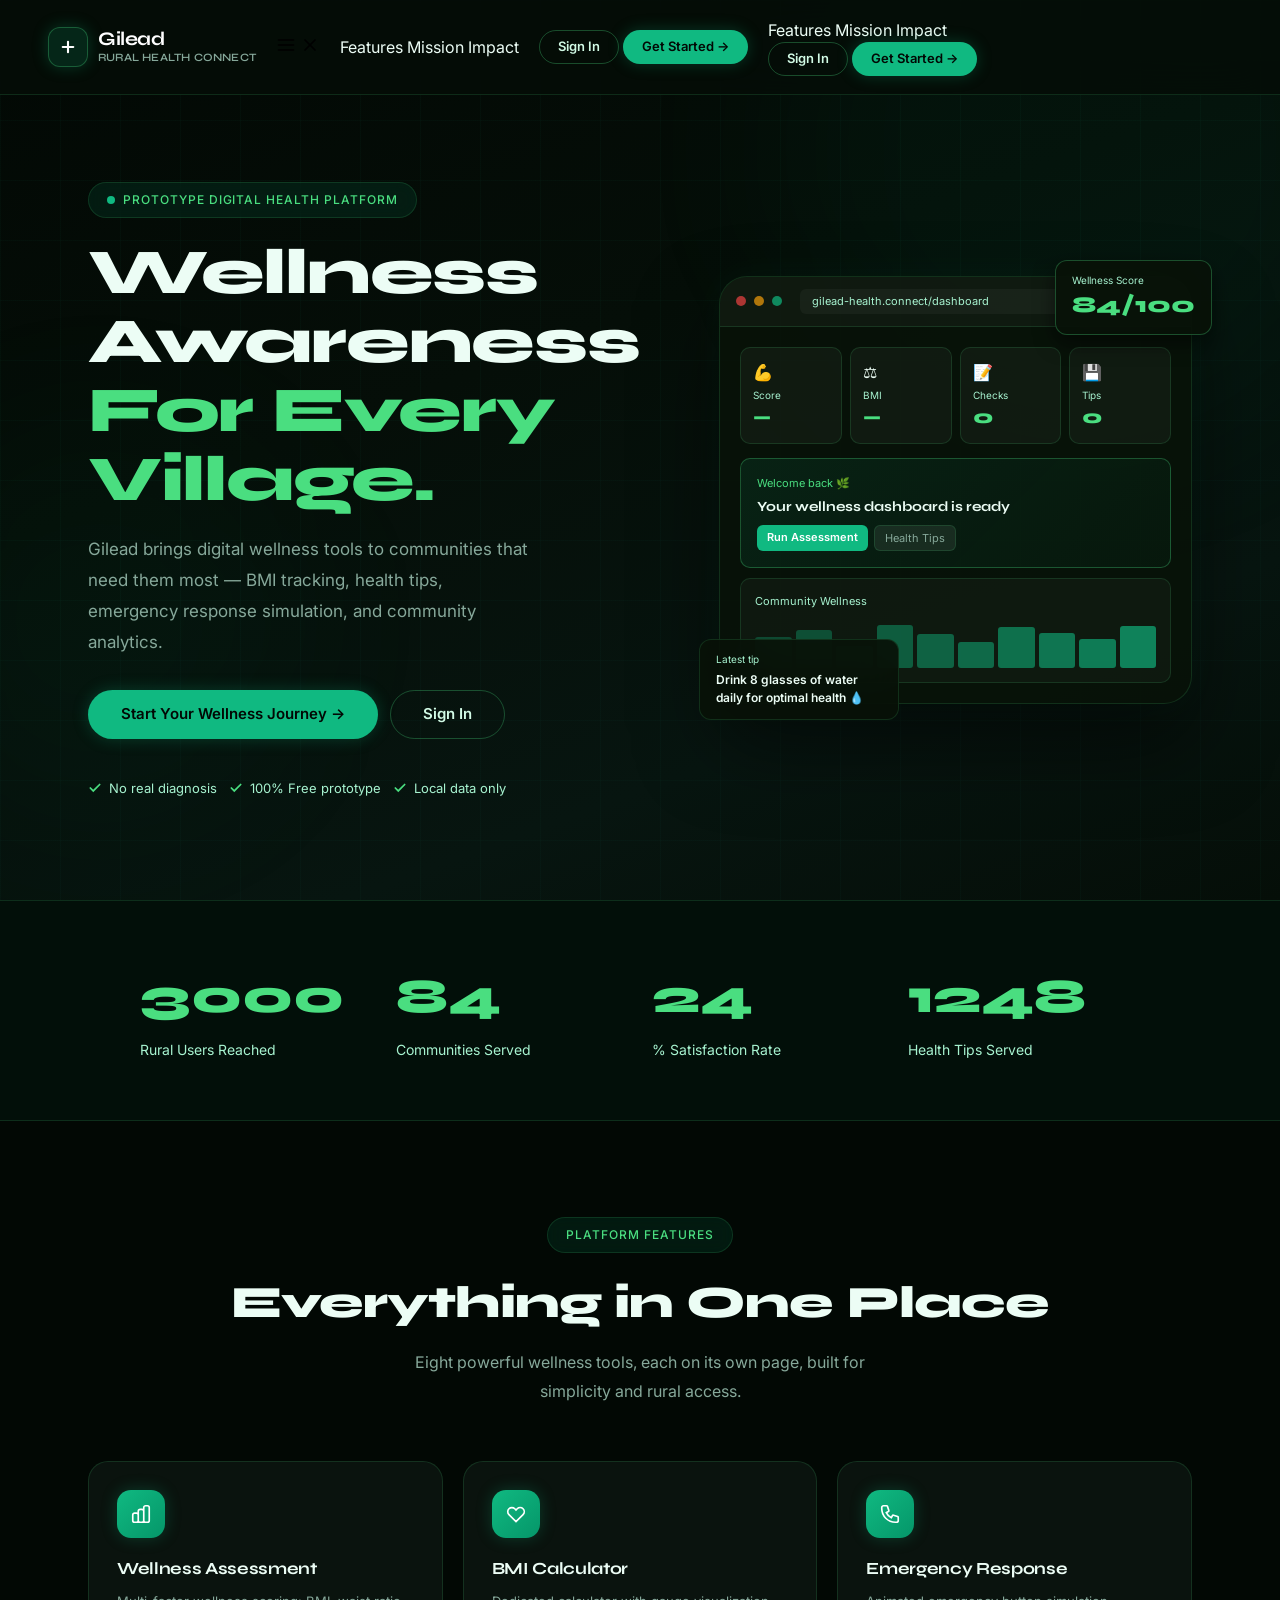
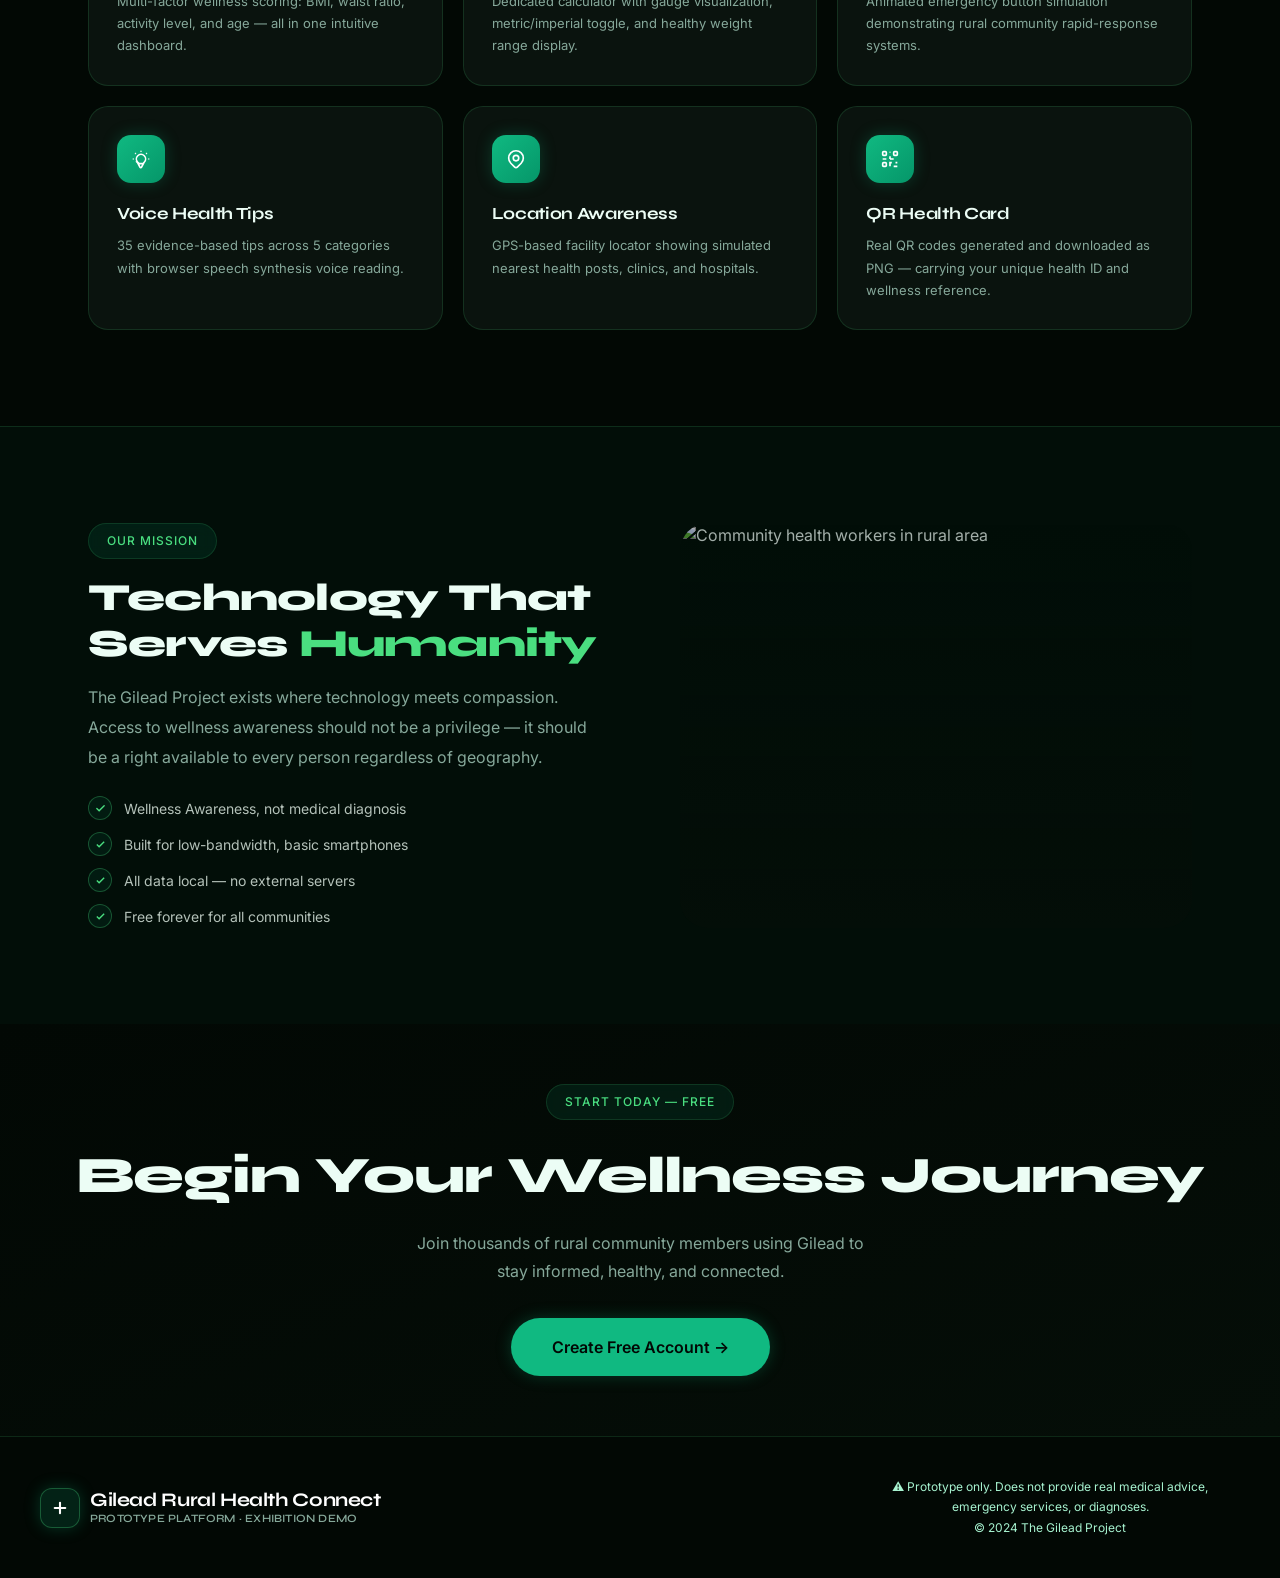
==== index.html @ dfc416c7 "Initial Commit:   css/main.css 	Initial Commit:   index.html 	Initial Commit:   js/shared.js 	Initia" ====
<!DOCTYPE html>
<html lang="en">
<head>
<meta charset="UTF-8"/>
<meta name="viewport" content="width=device-width, initial-scale=1.0"/>
<!-- PRIMARY SEO META TAGS (RESTORED & ENHANCED) -->
<title>Gilead Rural Health Connect — Wellness for Every Community</title>
<meta name="description" content="Gilead is a humanitarian digital wellness prototype bringing BMI tracking, health tips & community analytics to rural areas. Free, local-data first."/>
<meta name="keywords" content="rural health, wellness awareness, BMI calculator, health tips, emergency simulation, community health, Gilead project"/>
<meta name="author" content="Gilead Foundation"/>
<meta name="robots" content="index, follow"/>
<!-- OPEN GRAPH / SOCIAL MEDIA -->
<meta property="og:title" content="Gilead Rural Health Connect"/>
<meta property="og:description" content="Wellness awareness platform for every village — free prototype with local data storage."/>
<meta property="og:image" content="https://images.unsplash.com/photo-1559839734-2b71ea197ec2?w=1200&h=630&fit=crop"/>
<meta property="og:url" content="https://gilead-health.connect"/>
<meta property="og:type" content="website"/>
<meta property="og:site_name" content="Gilead Rural Health"/>
<!-- TWITTER CARD -->
<meta name="twitter:card" content="summary_large_image"/>
<meta name="twitter:title" content="Gilead Rural Health Connect"/>
<meta name="twitter:description" content="Digital wellness tools designed for rural communities."/>
<meta name="twitter:image" content="https://images.unsplash.com/photo-1559839734-2b71ea197ec2?w=1200&h=630&fit=crop"/>
<!-- FAVICON (KEPT) -->
<link rel="icon" type="image/svg+xml" href="data:image/svg+xml,<svg xmlns='http://www.w3.org/2000/svg' viewBox='0 0 40 40'><rect width='40' height='40' rx='10' fill='%23052e16'/><line x1='20' y1='8' x2='20' y2='32' stroke='%234ade80' stroke-width='3' stroke-linecap='round'/><line x1='8' y1='20' x2='32' y2='20' stroke='%234ade80' stroke-width='3' stroke-linecap='round'/></svg>"/>
<!-- TAILWIND & FONTS -->
<script src="https://cdn.tailwindcss.com"></script>
<link rel="preconnect" href="https://fonts.googleapis.com">
<link rel="preconnect" href="https://fonts.gstatic.com" crossorigin>
<link href="https://fonts.googleapis.com/css2?family=Inter:opsz@14..32&family=Syne:wght@400..800&display=swap" rel="stylesheet">
<!-- MAIN CSS -->
<link rel="stylesheet" href="css/main.css"/>
<style>
/* ====== CSS VARIABLES: Define all colors and spacing here ====== */
:root {
  --emerald: #10b981;
  --em-light: #4ade80;
  --em-dim: rgba(16,185,129,0.08);
  --em-glow: rgba(16,185,129,0.25);
  --bg: #020804;
  --surface: #0a130e;
  --border: rgba(74,222,128,0.15);
  --border2: rgba(74,222,128,0.3);
  --text: #ecfdf5;
  --text2: #d1fae5;
  --text3: #a7f3d0;
  --muted: #86a89a;
  --r-md: 12px;
  --r-lg: 20px;
  --r-xl: 28px;
  --shadow-md: 0 8px 20px rgba(0,0,0,0.5);
  --ease: cubic-bezier(0.4, 0, 0.2, 1);
}

/* ====== GLOBAL STYLES: Reset and base styles for all elements ====== */
* { 
  margin: 0; 
  padding: 0; 
  box-sizing: border-box; 
}

body {
  background: var(--bg);
  color: var(--text);
  font-family: 'Inter', system-ui, -apple-system, sans-serif;
  line-height: 1.5;
  -webkit-font-smoothing: antialiased;
  overflow-x: hidden;
}

/* ====== TYPOGRAPHY: Heading styles ====== */
h1, h2, h3, .logo-text-main, .logo-text-sub {
  font-family: 'Syne', sans-serif;
  letter-spacing: -0.02em;
}

/* ====== NAVIGATION & LOGO STYLES ====== */
.logo-mark {
  display: flex;
  align-items: center;
  gap: 10px;
  text-decoration: none;
}

.logo-icon {
  width: 40px;
  height: 40px;
  background: rgba(16,185,129,0.15);
  border-radius: 12px;
  display: flex;
  align-items: center;
  justify-content: center;
  border: 1px solid var(--border2);
}

.logo-text-main {
  font-weight: 700;
  font-size: 1.2rem;
  color: white;
  line-height: 1.2;
}

.logo-text-sub {
  font-size: 0.7rem;
  color: var(--muted);
  letter-spacing: 0.2px;
}

/* ====== BUTTON STYLES ====== */
.btn {
  display: inline-flex;
  align-items: center;
  justify-content: center;
  border-radius: 40px;
  font-weight: 600;
  transition: all 0.2s var(--ease);
  text-decoration: none;
  border: 1px solid transparent;
  cursor: pointer;
  white-space: nowrap;
}

.btn-sm { 
  padding: 6px 18px; 
  font-size: 13px; 
}

.btn-lg { 
  padding: 12px 32px; 
  font-size: 15px; 
}

/* Green emerald button - main CTA button */
.btn-em {
  background: var(--emerald);
  color: #020804;
  box-shadow: 0 0 16px var(--em-glow);
}

.btn-em:hover { 
  background: #059669; 
  transform: scale(1.02); 
}

/* Ghost button - secondary action */
.btn-ghost {
  background: transparent;
  border: 1px solid var(--border2);
  color: var(--text2);
}

.btn-ghost:hover { 
  background: rgba(16,185,129,0.1); 
  border-color: var(--em-light); 
}

/* ====== TAG/BADGE STYLES ====== */
.tag {
  background: rgba(16,185,129,0.1);
  border: 1px solid var(--border);
  border-radius: 40px;
  padding: 8px 18px;
  font-size: 12px;
  font-weight: 500;
  color: var(--em-light);
  display: inline-flex;
  align-items: center;
  gap: 8px;
  backdrop-filter: blur(8px);
}

/* ====== DECORATIVE ELEMENTS ====== */
.orb {
  position: absolute;
  border-radius: 50%;
  filter: blur(80px);
  z-index: 0;
  pointer-events: none;
}

/* ====== ANIMATIONS ====== */
.fade-up {
  opacity: 0;
  transform: translateY(14px);
  animation: fadeUp 0.5s var(--ease) forwards;
}

/* Animation delay helpers */
.d1 { animation-delay: 0.1s; }
.d2 { animation-delay: 0.2s; }
.d3 { animation-delay: 0.3s; }
.d4 { animation-delay: 0.4s; }

@keyframes fadeUp { 
  to { 
    opacity: 1; 
    transform: translateY(0); 
  } 
}

/* Pulsing dot animation */
@keyframes pulse-dot {
  0%,100% { opacity: 1; transform: scale(1); }
  50% { opacity: 0.5; transform: scale(1.3); }
}

/* ====== NAVIGATION BAR ====== */
.nav { 
  position: fixed; 
  top: 0; 
  left: 0; 
  right: 0; 
  z-index: 1000; 
  padding: 18px 24px; /* Reduced padding for mobile */
  display: flex; 
  align-items: center; 
  gap: 20px; 
  background: rgba(5,14,8,.85); 
  backdrop-filter: blur(20px); 
  border-bottom: 1px solid var(--border);
}

/* Desktop nav padding adjustment */
@media (min-width: 768px) {
  .nav {
    padding: 18px 48px;
  }
}

/* ====== HERO SECTION ====== */
.hero { 
  min-height: 100vh; 
  display: flex; 
  align-items: center; 
  background: linear-gradient(160deg,#020804 0%,#050e08 40%,#071510 75%,#050e08 100%); 
  position: relative; 
  overflow: hidden; 
  padding-top: 80px;
}

/* Background grid pattern */
.grid-bg { 
  position: absolute; 
  inset: 0; 
  background-image: linear-gradient(rgba(16,185,129,.03) 1px,transparent 1px), linear-gradient(90deg,rgba(16,185,129,.03) 1px,transparent 1px); 
  background-size: 60px 60px; 
}

/* Hero content container - 2 column on desktop, 1 on mobile */
.hero-content { 
  max-width: 1200px; 
  margin: 0 auto; 
  padding: 40px 20px; /* Mobile padding */
  width: 100%; 
  display: grid; 
  grid-template-columns: 1fr; /* Single column on mobile */
  gap: 40px; 
  align-items: center; 
}

/* Desktop hero layout */
@media (min-width: 1024px) {
  .hero-content {
    grid-template-columns: 1fr 1fr;
    gap: 80px;
    padding: 80px 48px;
  }
}

/* ====== SECTION STYLES ====== */
.section { 
  padding: 60px 20px; /* Mobile padding */
  max-width: 1200px; 
  margin: 0 auto; 
}

/* Desktop section padding */
@media (min-width: 768px) {
  .section {
    padding: 96px 48px;
  }
}

/* ====== FEATURE GRID ====== */
.feature-grid { 
  display: grid; 
  grid-template-columns: 1fr; /* Single column on mobile */
  gap: 20px; 
}

/* Tablet: 2 columns */
@media (min-width: 640px) {
  .feature-grid {
    grid-template-columns: repeat(2, 1fr);
  }
}

/* Desktop: 3 columns */
@media (min-width: 1024px) {
  .feature-grid {
    grid-template-columns: repeat(3, 1fr);
  }
}

/* ====== FEATURE CARD ====== */
.feature-card { 
  padding: 28px; 
  border-radius: var(--r-lg); 
  background: var(--surface); 
  border: 1px solid var(--border); 
  transition: all .25s var(--ease); 
}

.feature-card:hover { 
  border-color: var(--border2); 
  transform: translateY(-5px); 
  box-shadow: 0 20px 40px rgba(0,0,0,.3); 
}

/* Feature icon gradient box */
.feature-icon-wrap { 
  width: 48px; 
  height: 48px; 
  border-radius: 14px; 
  background: linear-gradient(135deg,var(--emerald),#059669); 
  display: flex; 
  align-items: center; 
  justify-content: center; 
  margin-bottom: 18px; 
  box-shadow: 0 0 16px var(--em-glow); 
}

/* ====== RESPONSIVE TEXT SIZING ====== */
/* Smaller text on mobile, grows on larger screens */
@media (max-width: 640px) {
  .btn-sm { 
    padding: 5px 12px; 
    font-size: 12px; 
  }
  
  .btn-lg { 
    padding: 10px 24px; 
    font-size: 14px; 
  }
  
  .tag { 
    font-size: 11px; 
    padding: 6px 12px; 
  }
  
  .counter { 
    font-size: 2.4rem !important; 
  }
  
  .logo-text-main { 
    font-size: 1rem; 
  }
  
  .logo-text-sub { 
    font-size: 0.6rem; 
  }
  
  .logo-icon { 
    width: 32px; 
    height: 32px; 
  }
}

/* Extra small screens */
@media (max-width: 400px) {
  .nav {
    padding: 12px 16px;
  }
  
  .hero h1 { 
    font-size: 2.2rem !important;
  }
}

/* ====== IMPACT SECTION RESPONSIVE ====== */
.impact-grid {
  display: grid;
  grid-template-columns: 1fr;
  gap: 24px;
}

@media (min-width: 640px) {
  .impact-grid {
    grid-template-columns: repeat(2, 1fr);
  }
}

@media (min-width: 1024px) {
  .impact-grid {
    grid-template-columns: repeat(4, 1fr);
  }
}

/* ====== MISSION SECTION RESPONSIVE ====== */
.mission-grid {
  display: grid;
  grid-template-columns: 1fr;
  gap: 40px;
}

@media (min-width: 1024px) {
  .mission-grid {
    grid-template-columns: 1fr 1fr;
    gap: 80px;
  }
}
</style>
</head>
<body>
<!-- Toast notifications container -->
<div id="toasts"></div>

<!-- ====== NAVIGATION BAR ====== -->
<nav class="nav">
  <!-- Logo: clickable link back to home -->
  <a href="index.html" class="logo-mark flex-shrink-0">
    <div class="logo-icon">
      <!-- Plus/medical cross icon -->
      <svg width="18" height="18" viewBox="0 0 24 24" fill="none" stroke="#fff" stroke-width="2.8" stroke-linecap="round">
        <line x1="12" y1="5" x2="12" y2="19"/>
        <line x1="5" y1="12" x2="19" y2="12"/>
      </svg>
    </div>
    <div>
      <div class="logo-text-main">Gilead</div>
      <div class="logo-text-sub">Rural Health Connect</div>
    </div>
  </a>

  <!-- Mobile menu toggle button: only visible on small screens -->
  <button 
    id="mobile-menu-btn" 
    class="lg:hidden flex items-center justify-center w-10 h-10 rounded-lg border border-emerald-500 border-opacity-30 text-emerald-400 ml-auto" 
    onclick="toggleMobileMenu()"
    aria-label="Toggle mobile menu"
  >
    <!-- Hamburger menu icon -->
    <svg 
      id="menu-icon" 
      width="20" 
      height="20" 
      viewBox="0 0 24 24" 
      fill="none" 
      stroke="currentColor" 
      stroke-width="2" 
      stroke-linecap="round"
    >
      <line x1="3" y1="6" x2="21" y2="6"></line>
      <line x1="3" y1="12" x2="21" y2="12"></line>
      <line x1="3" y1="18" x2="21" y2="18"></line>
    </svg>
    <!-- Close (X) icon - hidden by default -->
    <svg 
      id="close-icon" 
      width="20" 
      height="20" 
      viewBox="0 0 24 24" 
      fill="none" 
      stroke="currentColor" 
      stroke-width="2" 
      stroke-linecap="round" 
      class="hidden"
    >
      <line x1="18" y1="6" x2="6" y2="18"></line>
      <line x1="6" y1="6" x2="18" y2="18"></line>
    </svg>
  </button>

  <!-- Desktop menu: visible only on large screens (lg: = 1024px+) -->
  <div class="hidden lg:flex flex-1 items-center justify-center gap-8">
    <a href="#features" class="text-sm text-gray-500 font-medium transition-colors hover:text-gray-100">Features</a>
    <a href="#mission" class="text-sm text-gray-500 font-medium transition-colors hover:text-gray-100">Mission</a>
    <a href="#impact" class="text-sm text-gray-500 font-medium transition-colors hover:text-gray-100">Impact</a>
  </div>

  <!-- Desktop buttons: only visible on large screens -->
  <div class="hidden lg:flex items-center gap-2.5 flex-shrink-0">
    <a href="pages/login.html" class="btn btn-ghost btn-sm">Sign In</a>
    <a href="pages/register.html" class="btn btn-em btn-sm">Get Started →</a>
  </div>

  <!-- Mobile menu dropdown: appears when hamburger is clicked, hidden on large screens -->
  <div 
    id="mobile-menu" 
    class="hidden absolute top-full left-0 right-0 bg-emerald-950 bg-opacity-95 border-b border-emerald-500 border-opacity-15 backdrop-blur-xl lg:hidden w-full"
  >
    <div class="flex flex-col gap-4 p-6">
      <!-- Mobile menu links: close menu when clicked -->
      <a 
        href="#features" 
        class="text-sm text-emerald-200 font-medium transition-colors hover:text-emerald-100" 
        onclick="toggleMobileMenu()"
      >
        Features
      </a>
      <a 
        href="#mission" 
        class="text-sm text-emerald-200 font-medium transition-colors hover:text-emerald-100" 
        onclick="toggleMobileMenu()"
      >
        Mission
      </a>
      <a 
        href="#impact" 
        class="text-sm text-emerald-200 font-medium transition-colors hover:text-emerald-100" 
        onclick="toggleMobileMenu()"
      >
        Impact
      </a>
      <!-- Divider line -->
      <div class="h-px bg-emerald-500 bg-opacity-20 my-2"></div>
      <!-- Mobile menu buttons -->
      <a href="pages/login.html" class="btn btn-ghost btn-sm text-center w-full">Sign In</a>
      <a href="pages/register.html" class="btn btn-em btn-sm text-center w-full">Get Started →</a>
    </div>
  </div>
</nav>

<!-- ====== JAVASCRIPT: Mobile menu toggle function ====== -->
<script>
/**
 * toggleMobileMenu() - Show/hide mobile navigation menu
 * Switches visibility of menu and icon state
 */
function toggleMobileMenu() {
  const menu = document.getElementById('mobile-menu');
  const menuIcon = document.getElementById('menu-icon');
  const closeIcon = document.getElementById('close-icon');
  
  // Toggle 'hidden' class to show/hide menu
  menu.classList.toggle('hidden');
  // Toggle icons (hamburger <-> close)
  menuIcon.classList.toggle('hidden');
  closeIcon.classList.toggle('hidden');
}
</script>

<!-- ====== HERO SECTION: Main landing page banner ====== -->
<section class="hero">
  <!-- Decorative background grid -->
  <div class="grid-bg"></div>
  
  <!-- Decorative orb elements: blurred gradient circles for visual appeal -->
  <div class="orb" style="width:600px;height:600px;background:rgba(16,185,129,.04);top:-150px;right:-100px"></div>
  <div class="orb" style="width:400px;height:400px;background:rgba(16,185,129,.03);bottom:80px;left:-100px;animation-delay:6s"></div>

  <!-- Hero content: left (text) & right (dashboard preview) on desktop, stacked on mobile -->
  <div class="hero-content">
    <!-- Left column: headline, description, CTA buttons -->
    <div>
      <!-- Tag badge showing platform status -->
      <div class="tag fade-up" style="margin-bottom:20px">
        <span style="width:8px;height:8px;border-radius:50%;background:var(--emerald);animation:pulse-dot 2s infinite"></span>
        Prototype Digital Health Platform
      </div>
      
      <!-- Main headline: responsive sizing with clamp() for fluid typography -->
      <h1 
        class="fade-up d1" 
        style="font-family:'Syne',sans-serif;font-size:clamp(2rem,5vw,4.4rem);font-weight:800;line-height:1.08;margin-bottom:20px"
      >
        Wellness Awareness<br/>
        <span style="color:var(--em-light)">For Every Village.</span>
      </h1>
      
      <!-- Subheadline description -->
      <p 
        class="fade-up d2" 
        style="color:var(--muted);font-size:clamp(14px,2vw,17px);line-height:1.82;margin-bottom:32px;max-width:440px"
      >
        Gilead brings digital wellness tools to communities that need them most — BMI tracking, health tips, emergency response simulation, and community analytics.
      </p>
      
      <!-- CTA buttons: flex-wrap for mobile responsiveness -->
      <div class="fade-up d3" style="display:flex;flex-wrap:wrap;gap:12px;margin-bottom:40px">
        <a href="pages/register.html" class="btn btn-em btn-lg w-full sm:w-auto text-center">Start Your Wellness Journey →</a>
        <a href="pages/login.html" class="btn btn-ghost btn-lg w-full sm:w-auto text-center">Sign In</a>
      </div>
      
      <!-- Trust badges: features/highlights -->
      <div class="fade-up d4" style="display:flex;flex-wrap:wrap;gap:12px;sm:gap-18px">
        <div style="display:flex;align-items:center;gap:7px;font-size:13px;color:var(--text3)">
          <svg width="14" height="14" viewBox="0 0 24 24" fill="none" stroke="var(--em-light)" stroke-width="3" stroke-linecap="round"><polyline points="20 6 9 17 4 12"/></svg>
          No real diagnosis
        </div>
        <div style="display:flex;align-items:center;gap:7px;font-size:13px;color:var(--text3)">
          <svg width="14" height="14" viewBox="0 0 24 24" fill="none" stroke="var(--em-light)" stroke-width="3" stroke-linecap="round"><polyline points="20 6 9 17 4 12"/></svg>
          100% Free prototype
        </div>
        <div style="display:flex;align-items:center;gap:7px;font-size:13px;color:var(--text3)">
          <svg width="14" height="14" viewBox="0 0 24 24" fill="none" stroke="var(--em-light)" stroke-width="3" stroke-linecap="round"><polyline points="20 6 9 17 4 12"/></svg>
          Local data only
        </div>
      </div>
    </div>

    <!-- Right column: Dashboard mockup (hidden on mobile, shown on lg screens) -->
    <div class="fade-up d2 hidden lg:block" style="position:relative">
      <!-- Dashboard card container -->
      <div style="background:rgba(8,18,8,.9);border:1px solid var(--border);border-radius:var(--r-xl);overflow:hidden;box-shadow:0 40px 80px rgba(0,0,0,.5),0 0 40px rgba(16,185,129,.06)">
        <!-- Browser chrome mockup -->
        <div style="background:rgba(255,255,255,.03);border-bottom:1px solid var(--border);padding:12px 16px;display:flex;align-items:center;gap:8px">
          <!-- Browser window buttons -->
          <div style="width:10px;height:10px;border-radius:50%;background:#ef4444;opacity:.7"></div>
          <div style="width:10px;height:10px;border-radius:50%;background:#f59e0b;opacity:.7"></div>
          <div style="width:10px;height:10px;border-radius:50%;background:#10b981;opacity:.7"></div>
          <!-- URL bar -->
          <div style="flex:1;background:rgba(255,255,255,.04);border-radius:6px;padding:4px 12px;font-size:11px;color:var(--text3);margin-left:10px">gilead-health.connect/dashboard</div>
        </div>
        
        <!-- Dashboard content -->
        <div style="padding:20px">
          <!-- Stats grid: 4 cards -->
          <div style="display:grid;grid-template-columns:repeat(4,1fr);gap:8px;margin-bottom:14px">
            <!-- Score card -->
            <div style="background:rgba(255,255,255,.04);border:1px solid var(--border);border-radius:10px;padding:12px">
              <div style="font-size:16px;margin-bottom:4px">💪</div>
              <div style="font-size:10px;color:var(--text3)">Score</div>
              <div style="font-family:'Syne',sans-serif;font-size:1.2rem;font-weight:800;color:var(--em-light)">—</div>
            </div>
            <!-- BMI card -->
            <div style="background:rgba(255,255,255,.04);border:1px solid var(--border);border-radius:10px;padding:12px">
              <div style="font-size:16px;margin-bottom:4px">⚖️</div>
              <div style="font-size:10px;color:var(--text3)">BMI</div>
              <div style="font-family:'Syne',sans-serif;font-size:1.2rem;font-weight:800;color:var(--em-light)">—</div>
            </div>
            <!-- Checks card -->
            <div style="background:rgba(255,255,255,.04);border:1px solid var(--border);border-radius:10px;padding:12px">
              <div style="font-size:16px;margin-bottom:4px">📝</div>
              <div style="font-size:10px;color:var(--text3)">Checks</div>
              <div style="font-family:'Syne',sans-serif;font-size:1.2rem;font-weight:800;color:var(--em-light)">0</div>
            </div>
            <!-- Tips card -->
            <div style="background:rgba(255,255,255,.04);border:1px solid var(--border);border-radius:10px;padding:12px">
              <div style="font-size:16px;margin-bottom:4px">💾</div>
              <div style="font-size:10px;color:var(--text3)">Tips</div>
              <div style="font-family:'Syne',sans-serif;font-size:1.2rem;font-weight:800;color:var(--em-light)">0</div>
            </div>
          </div>
          
          <!-- Welcome banner with CTA -->
          <div style="background:linear-gradient(135deg,rgba(16,185,129,.1),rgba(16,185,129,.04));border:1px solid var(--border2);border-radius:10px;padding:16px;margin-bottom:10px">
            <div style="font-size:11px;color:var(--em-light);margin-bottom:4px">Welcome back 🌿</div>
            <div style="font-family:'Syne',sans-serif;font-weight:700;font-size:14px;margin-bottom:8px">Your wellness dashboard is ready</div>
            <div style="display:flex;gap:6px">
              <div style="background:var(--emerald);color:#fff;padding:4px 10px;border-radius:6px;font-size:11px;font-weight:600">Run Assessment</div>
              <div style="background:rgba(255,255,255,.07);border:1px solid var(--border);padding:4px 10px;border-radius:6px;font-size:11px;color:var(--muted)">Health Tips</div>
            </div>
          </div>
          
          <!-- Community wellness chart (bar graph) -->
          <div style="background:rgba(255,255,255,.03);border:1px solid var(--border);border-radius:10px;padding:14px">
            <div style="font-size:11px;color:var(--text3);margin-bottom:10px">Community Wellness</div>
            <div style="display:flex;align-items:flex-end;gap:4px;height:48px">
              <div style="flex:1;background:rgba(16,185,129,0.3);border-radius:3px;height:65%;"></div>
              <div style="flex:1;background:rgba(16,185,129,0.34);border-radius:3px;height:80%;"></div>
              <div style="flex:1;background:rgba(16,185,129,0.38);border-radius:3px;height:45%;"></div>
              <div style="flex:1;background:rgba(16,185,129,0.42);border-radius:3px;height:90%;"></div>
              <div style="flex:1;background:rgba(16,185,129,0.46);border-radius:3px;height:70%;"></div>
              <div style="flex:1;background:rgba(16,185,129,0.5);border-radius:3px;height:55%;"></div>
              <div style="flex:1;background:rgba(16,185,129,0.54);border-radius:3px;height:85%;"></div>
              <div style="flex:1;background:rgba(16,185,129,0.58);border-radius:3px;height:72%;"></div>
              <div style="flex:1;background:rgba(16,185,129,0.62);border-radius:3px;height:60%;"></div>
              <div style="flex:1;background:rgba(16,185,129,0.66);border-radius:3px;height:88%;"></div>
            </div>
          </div>
        </div>
      </div>

      <!-- Floating badges around dashboard -->
      <!-- Wellness score badge - top right -->
      <div style="position:absolute;top:-16px;right:-20px;background:rgba(8,18,8,.92);border:1px solid var(--border2);border-radius:var(--r-md);padding:12px 16px;box-shadow:var(--shadow-md);backdrop-filter:blur(20px)">
        <div style="font-size:10px;color:var(--text3)">Wellness Score</div>
        <div style="font-family:'Syne',sans-serif;font-weight:800;font-size:1.4rem;color:var(--em-light)">84/100</div>
      </div>
      
      <!-- Health tip badge - bottom left -->
      <div style="position:absolute;bottom:-16px;left:-20px;background:rgba(8,18,8,.92);border:1px solid var(--border);border-radius:var(--r-md);padding:12px 16px;max-width:200px;backdrop-filter:blur(20px)">
        <div style="font-size:10px;color:var(--text3);margin-bottom:4px">Latest tip</div>
        <div style="font-size:12px;font-weight:600;line-height:1.5">Drink 8 glasses of water daily for optimal health 💧</div>
      </div>
    </div>
  </div>
</section>

<!-- ====== IMPACT METRICS SECTION ====== -->
<section 
  id="impact" 
  style="background:rgba(16,185,129,.04);border-top:1px solid var(--border);border-bottom:1px solid var(--border);padding:60px 20px;sm:padding:60px 48px"
>
  <div style="max-width:1000px;margin:0 auto">
    <!-- Impact metrics grid: 1 col on mobile, 2 on tablet, 4 on desktop -->
    <div class="impact-grid text-center">
      <!-- Users reached -->
      <div class="fade-up">
        <div class="counter" style="font-family:'Syne',sans-serif;font-size:clamp(2rem,5vw,3rem);font-weight:800;color:var(--em-light)" data-target="12500">0</div>
        <div style="color:var(--text3);font-size:14px;margin-top:6px">Rural Users Reached</div>
      </div>
      
      <!-- Communities served -->
      <div class="fade-up d1">
        <div class="counter" style="font-family:'Syne',sans-serif;font-size:clamp(2rem,5vw,3rem);font-weight:800;color:var(--em-light)" data-target="340">0</div>
        <div style="color:var(--text3);font-size:14px;margin-top:6px">Communities Served</div>
      </div>
      
      <!-- Satisfaction rate -->
      <div class="fade-up d2">
        <div class="counter" style="font-family:'Syne',sans-serif;font-size:clamp(2rem,5vw,3rem);font-weight:800;color:var(--em-light)" data-target="98">0</div>
        <div style="color:var(--text3);font-size:14px;margin-top:6px">% Satisfaction Rate</div>
      </div>
      
      <!-- Health tips served -->
      <div class="fade-up d3">
        <div class="counter" style="font-family:'Syne',sans-serif;font-size:clamp(2rem,5vw,3rem);font-weight:800;color:var(--em-light)" data-target="5200">0</div>
        <div style="color:var(--text3);font-size:14px;margin-top:6px">Health Tips Served</div>
      </div>
    </div>
  </div>
</section>

<!-- ====== FEATURES SECTION ====== -->
<section id="features">
  <div class="section">
    <!-- Section header -->
    <div style="text-align:center;margin-bottom:56px">
      <div class="tag fade-up" style="display:inline-flex;margin-bottom:16px">Platform Features</div>
      <h2 
        class="fade-up d1" 
        style="font-family:'Syne',sans-serif;font-size:clamp(2rem,3.5vw,3rem);font-weight:800;margin-bottom:12px"
      >
        Everything in One Place
      </h2>
      <p 
        class="fade-up d2" 
        style="color:var(--muted);font-size:16px;max-width:460px;margin:0 auto;line-height:1.78"
      >
        Eight powerful wellness tools, each on its own page, built for simplicity and rural access.
      </p>
    </div>
    
    <!-- Feature cards grid: responsive columns -->
    <div class="feature-grid">
      <!-- Feature 1: Wellness Assessment -->
      <div class="feature-card fade-up" style="animation-delay:0.0s">
        <div class="feature-icon-wrap">
          <svg width="22" height="22" viewBox="0 0 24 24" fill="none" stroke="white" stroke-width="1.8" stroke-linecap="round" stroke-linejoin="round">
            <path d="M9 19v-6a2 2 0 00-2-2H5a2 2 0 00-2 2v6a2 2 0 002 2h2a2 2 0 002-2zm0 0V9a2 2 0 012-2h2a2 2 0 012 2v10m-6 0a2 2 0 002 2h2a2 2 0 002-2m0 0V5a2 2 0 012-2h2a2 2 0 012 2v14a2 2 0 01-2 2h-2a2 2 0 01-2-2z"/>
          </svg>
        </div>
        <h3 style="font-family:'Syne',sans-serif;font-weight:700;font-size:17px;margin-bottom:8px">Wellness Assessment</h3>
        <p style="color:var(--muted);font-size:13px;line-height:1.72">Multi-factor wellness scoring: BMI, waist ratio, activity level, and age — all in one intuitive dashboard.</p>
      </div>

      <!-- Feature 2: BMI Calculator -->
      <div class="feature-card fade-up" style="animation-delay:0.08s">
        <div class="feature-icon-wrap">
          <svg width="22" height="22" viewBox="0 0 24 24" fill="none" stroke="white" stroke-width="1.8">
            <path d="M4.318 6.318a4.5 4.5 0 000 6.364L12 20.364l7.682-7.682a4.5 4.5 0 00-6.364-6.364L12 7.636l-1.318-1.318a4.5 4.5 0 00-6.364 0z"/>
          </svg>
        </div>
        <h3 style="font-family:'Syne',sans-serif;font-weight:700;font-size:17px;margin-bottom:8px">BMI Calculator</h3>
        <p style="color:var(--muted);font-size:13px;line-height:1.72">Dedicated calculator with gauge visualization, metric/imperial toggle, and healthy weight range display.</p>
      </div>

      <!-- Feature 3: Emergency Response -->
      <div class="feature-card fade-up" style="animation-delay:0.16s">
        <div class="feature-icon-wrap">
          <svg width="22" height="22" viewBox="0 0 24 24" fill="none" stroke="white" stroke-width="1.8">
            <path d="M3 5a2 2 0 012-2h3.28a1 1 0 01.948.684l1.498 4.493a1 1 0 01-.502 1.21l-2.257 1.13a11.042 11.042 0 005.516 5.516l1.13-2.257a1 1 0 011.21-.502l4.493 1.498a1 1 0 01.684.949V19a2 2 0 01-2 2h-1C9.716 21 3 14.284 3 6V5z"/>
          </svg>
        </div>
        <h3 style="font-family:'Syne',sans-serif;font-weight:700;font-size:17px;margin-bottom:8px">Emergency Response</h3>
        <p style="color:var(--muted);font-size:13px;line-height:1.72">Animated emergency button simulation demonstrating rural community rapid-response systems.</p>
      </div>

      <!-- Feature 4: Voice Health Tips -->
      <div class="feature-card fade-up" style="animation-delay:0.24s">
        <div class="feature-icon-wrap">
          <svg width="22" height="22" viewBox="0 0 24 24" fill="none" stroke="white" stroke-width="1.8">
            <path d="M9.663 17h4.673M12 3v1m6.364 1.636l-.707.707M21 12h-1M4 12H3m3.343-5.657l-.707-.707m2.828 9.9a5 5 0 117.072 0l-.347.347-2.571 4.97a1 1 0 01-1.79 0l-2.571-4.97-.347-.347z"/>
          </svg>
        </div>
        <h3 style="font-family:'Syne',sans-serif;font-weight:700;font-size:17px;margin-bottom:8px">Voice Health Tips</h3>
        <p style="color:var(--muted);font-size:13px;line-height:1.72">35 evidence-based tips across 5 categories with browser speech synthesis voice reading.</p>
      </div>

      <!-- Feature 5: Location Awareness -->
      <div class="feature-card fade-up" style="animation-delay:0.32s">
        <div class="feature-icon-wrap">
          <svg width="22" height="22" viewBox="0 0 24 24" fill="none" stroke="white" stroke-width="1.8">
            <path d="M17.657 16.657L13.414 20.9a1.998 1.998 0 01-2.827 0l-4.244-4.243a8 8 0 1111.314 0z M15 11a3 3 0 11-6 0 3 3 0 016 0z"/>
          </svg>
        </div>
        <h3 style="font-family:'Syne',sans-serif;font-weight:700;font-size:17px;margin-bottom:8px">Location Awareness</h3>
        <p style="color:var(--muted);font-size:13px;line-height:1.72">GPS-based facility locator showing simulated nearest health posts, clinics, and hospitals.</p>
      </div>

      <!-- Feature 6: QR Health Card -->
      <div class="feature-card fade-up" style="animation-delay:0.4s">
        <div class="feature-icon-wrap">
          <svg width="22" height="22" viewBox="0 0 24 24" fill="none" stroke="white" stroke-width="1.8">
            <path d="M12 4v1m6 11h2m-6 0h-2v4m0-11v3m0 0h.01M12 12h4.01M16 20h4M4 12h4m12 0h.01M5 8h2a1 1 0 001-1V5a1 1 0 00-1-1H5a1 1 0 00-1 1v2a1 1 0 001 1zm12 0h2a1 1 0 001-1V5a1 1 0 00-1-1h-2a1 1 0 00-1 1v2a1 1 0 001 1zM5 20h2a1 1 0 001-1v-2a1 1 0 00-1-1H5a1 1 0 00-1 1v2a1 1 0 001 1z"/>
          </svg>
        </div>
        <h3 style="font-family:'Syne',sans-serif;font-weight:700;font-size:17px;margin-bottom:8px">QR Health Card</h3>
        <p style="color:var(--muted);font-size:13px;line-height:1.72">Real QR codes generated and downloaded as PNG — carrying your unique health ID and wellness reference.</p>
      </div>
    </div>
  </div>
</section>

<!-- ====== MISSION SECTION ====== -->
<section id="mission" style="background:rgba(16,185,129,.03);border-top:1px solid var(--border)">
  <div class="section mission-grid">
    <!-- Text column -->
    <div>
      <div class="tag fade-up" style="margin-bottom:16px">Our Mission</div>
      <h2 
        class="fade-up d1" 
        style="font-family:'Syne',sans-serif;font-size:clamp(1.8rem,3vw,2.8rem);font-weight:800;margin-bottom:16px;line-height:1.2"
      >
        Technology That Serves <span style="color:var(--em-light)">Humanity</span>
      </h2>
      <p 
        class="fade-up d2" 
        style="color:var(--muted);font-size:16px;line-height:1.85;margin-bottom:24px"
      >
        The Gilead Project exists where technology meets compassion. Access to wellness awareness should not be a privilege — it should be a right available to every person regardless of geography.
      </p>
      
      <!-- Mission values list -->
      <div class="fade-up d3" style="display:flex;flex-direction:column;gap:12px">
        <!-- Value 1: Wellness not diagnosis -->
        <div style="display:flex;align-items:center;gap:12px">
          <div style="width:24px;height:24px;border-radius:50%;background:var(--em-dim);border:1px solid var(--border2);display:flex;align-items:center;justify-content:center;flex-shrink:0">
            <svg width="11" height="11" viewBox="0 0 24 24" fill="none" stroke="var(--em-light)" stroke-width="3" stroke-linecap="round"><polyline points="20 6 9 17 4 12"/></svg>
          </div>
          <span style="font-size:14px;color:rgba(240,253,244,.75)">Wellness Awareness, not medical diagnosis</span>
        </div>

        <!-- Value 2: Low bandwidth -->
        <div style="display:flex;align-items:center;gap:12px">
          <div style="width:24px;height:24px;border-radius:50%;background:var(--em-dim);border:1px solid var(--border2);display:flex;align-items:center;justify-content:center">
            <svg width="11" height="11" viewBox="0 0 24 24" fill="none" stroke="var(--em-light)" stroke-width="3"><polyline points="20 6 9 17 4 12"/></svg>
          </div>
          <span style="font-size:14px;color:rgba(240,253,244,.75)">Built for low-bandwidth, basic smartphones</span>
        </div>

        <!-- Value 3: Local data -->
        <div style="display:flex;align-items:center;gap:12px">
          <div style="width:24px;height:24px;border-radius:50%;background:var(--em-dim);border:1px solid var(--border2);display:flex;align-items:center;justify-content:center">
            <svg width="11" height="11" viewBox="0 0 24 24" fill="none" stroke="var(--em-light)" stroke-width="3"><polyline points="20 6 9 17 4 12"/></svg>
          </div>
          <span style="font-size:14px;color:rgba(240,253,244,.75)">All data local — no external servers</span>
        </div>

        <!-- Value 4: Free forever -->
        <div style="display:flex;align-items:center;gap:12px">
          <div style="width:24px;height:24px;border-radius:50%;background:var(--em-dim);border:1px solid var(--border2);display:flex;align-items:center;justify-content:center">
            <svg width="11" height="11" viewBox="0 0 24 24" fill="none" stroke="var(--em-light)" stroke-width="3"><polyline points="20 6 9 17 4 12"/></svg>
          </div>
          <span style="font-size:14px;color:rgba(240,253,244,.75)">Free forever for all communities</span>
        </div>
      </div>
    </div>

    <!-- Image column: hidden on mobile, shown on lg screens -->
    <div class="fade-up d2 hidden lg:block" style="position:relative">
      <img 
        src="https://images.unsplash.com/photo-1559839734-2b71ea197ec2?w=600&h=500&fit=crop" 
        alt="Community health workers in rural area" 
        style="border-radius:var(--r-xl);width:100%;height:400px;object-fit:cover;filter:brightness(.7)"
      />
      <!-- Overlay gradient for text visibility -->
      <div style="position:absolute;inset:0;background:linear-gradient(to top,rgba(5,14,8,.5),transparent);border-radius:var(--r-xl)"></div>
    </div>
  </div>
</section>

<!-- ====== CALL-TO-ACTION SECTION ====== -->
<section style="padding:60px 20px;sm:padding:96px 48px;text-align:center;background:linear-gradient(160deg,#020804,#050e08)">
  <div class="tag fade-up" style="display:inline-flex;margin-bottom:18px">Start Today — Free</div>
  <h2 
    class="fade-up d1" 
    style="font-family:'Syne',sans-serif;font-size:clamp(2rem,4vw,3.2rem);font-weight:800;margin-bottom:14px"
  >
    Begin Your Wellness Journey
  </h2>
  <p 
    class="fade-up d2" 
    style="color:var(--muted);font-size:16px;margin-bottom:32px;max-width:480px;margin-left:auto;margin-right:auto;line-height:1.78"
  >
    Join thousands of rural community members using Gilead to stay informed, healthy, and connected.
  </p>
  <a 
    href="pages/register.html" 
    class="btn btn-em btn-lg fade-up d3 w-full sm:w-auto inline-block" 
    style="font-size:16px;padding:16px 40px"
  >
    Create Free Account →
  </a>
</section>

<!-- ====== FOOTER ====== -->
<footer style="background:#020804;border-top:1px solid var(--border);padding:40px 20px;sm:padding:40px 48px">
  <div style="max-width:1200px;margin:0 auto;display:flex;flex-wrap:wrap;align-items:center;justify-content:space-between;gap:16px">
    <!-- Footer logo -->
    <div class="logo-mark">
      <div class="logo-icon">
        <svg width="18" height="18" viewBox="0 0 24 24" fill="none" stroke="#fff" stroke-width="2.8" stroke-linecap="round">
          <line x1="12" y1="5" x2="12" y2="19"/>
          <line x1="5" y1="12" x2="19" y2="12"/>
        </svg>
      </div>
      <div>
        <div class="logo-text-main">Gilead Rural Health Connect</div>
        <div class="logo-text-sub">Prototype Platform · Exhibition Demo</div>
      </div>
    </div>

    <!-- Disclaimer text: responsive alignment -->
    <div style="font-size:12px;color:var(--text3);text-align:center;sm:text-right;max-width:380px;line-height:1.7">
      ⚠️ Prototype only. Does not provide real medical advice, emergency services, or diagnoses.<br/>
      © 2024 The Gilead Project
    </div>
  </div>
</footer>

<!-- ====== EXTERNAL JAVASCRIPT FILES ====== -->
<script src="js/shared.js"></script>

<!-- ====== COUNTER ANIMATION SCRIPT ====== -->
<script>
/**
 * Counter animation: Counts up from 0 to target number when visible
 * Uses Intersection Observer to trigger when element enters viewport
 */
document.addEventListener('DOMContentLoaded', function() {
  const counters = document.querySelectorAll('.counter');
  if (!counters.length) return;
  
  const speed = 150; // Milliseconds between increments
  
  // Intersection Observer watches when counters scroll into view
  const observer = new IntersectionObserver((entries) => {
    entries.forEach(entry => {
      if (entry.isIntersecting) {
        const counter = entry.target;
        // Prevent counting twice
        if (counter.getAttribute('data-animated') === 'true') return;
        counter.setAttribute('data-animated', 'true');
        
        // Get target number from data attribute
        const target = parseInt(counter.getAttribute('data-target'));
        
        // Increment counter function
        const update = () => {
          const current = parseInt(counter.innerText) || 0;
          if (current < target) {
            const inc = Math.ceil(target / 25); // Increment by 1/25th of target
            const next = Math.min(current + inc, target);
            counter.innerText = next;
            setTimeout(update, speed);
          } else {
            counter.innerText = target;
          }
        };
        update();
      }
    });
  }, { threshold: 0.3 }); // Trigger when 30% visible
  
  counters.forEach(c => observer.observe(c));
});
</script>
</body>
</html>
---- css/main.css ----
@import url('https://fonts.googleapis.com/css2?family=Syne:wght@400;500;600;700;800&family=Instrument+Sans:ital,wght@0,400;0,500;0,600;0,700;1,400&display=swap');

/* ═══════════════════════════════════════════════════════════════
  DESIGN TOKENS & VARIABLES
  ═══════════════════════════════════════════════════════════════ */
:root {
  /* Background Colors */
  --bg:        #050e08;
  --bg2:       #081208;
  
  /* Surface & Glass Effects */
  --surface:   rgba(255,255,255,0.04);
  --surface2:  rgba(255,255,255,0.07);
  
  /* Borders */
  --border:    rgba(255,255,255,0.08);
  --border2:   rgba(52,211,153,0.2);

  /* Emerald Color Palette */
  --emerald:   #10b981;
  --em-light:  #34d399;
  --em-dim:    rgba(16,185,129,0.15);
  --em-glow:   rgba(16,185,129,0.35);

  /* Alert Colors */
  --red:       #ef4444;
  --red-glow:  rgba(239,68,68,0.4);
  --amber:     #f59e0b;
  --blue:      #3b82f6;

  /* Text Colors */
  --text:      #f0fdf4;
  --text2:     #86efac;
  --text3:     #4d7c60;
  --muted:     rgba(240,253,244,0.45);

  /* Border Radius */
  --r-sm: 10px;
  --r-md: 14px;
  --r-lg: 20px;
  --r-xl: 26px;

  /* Layout Dimensions */
  --sidebar: 240px;
  --topbar:  64px;

  /* Animation Easing */
  --ease: cubic-bezier(0.4,0,0.2,1);
  --spring: cubic-bezier(0.34,1.56,0.64,1);
}

/* ═══════════════════════════════════════════════════════════════
  GLOBAL STYLES & RESETS
  ═══════════════════════════════════════════════════════════════ */
*,*::before,*::after { box-sizing: border-box; margin: 0; padding: 0; }
html { scroll-behavior: smooth; }
body {
  font-family: 'Instrument Sans', sans-serif;
  background: var(--bg);
  color: var(--text);
  min-height: 100vh;
  overflow-x: hidden;
  -webkit-font-smoothing: antialiased;
}
a { text-decoration: none; color: inherit; }
button { font-family: inherit; cursor: pointer; border: none; background: none; }
input, select, textarea { font-family: inherit; outline: none; }
img { display: block; max-width: 100%; }

/* ═══════════════════════════════════════════════════════════════
  SCROLLBAR STYLING
  ═══════════════════════════════════════════════════════════════ */
::-webkit-scrollbar { width: 4px; }
::-webkit-scrollbar-track { background: transparent; }
::-webkit-scrollbar-thumb { background: var(--em-dim); border-radius: 99px; }

/* ═══════════════════════════════════════════════════════════════
  LAYOUT: SIDEBAR + MAIN CONTENT AREA
  ═══════════════════════════════════════════════════════════════ */
.layout { display: flex; min-height: 100vh; }

.sidebar {
  width: var(--sidebar);
  flex-shrink: 0;
  background: rgba(5,14,8,0.92);
  backdrop-filter: blur(24px);
  border-right: 1px solid var(--border);
  display: flex;
  flex-direction: column;
  position: fixed;
  top: 0;
  left: 0;
  bottom: 0;
  z-index: 200;
  overflow-y: auto;
  overflow-x: hidden;
  transition: transform 0.3s var(--ease);
}

.main {
  margin-left: var(--sidebar);
  flex: 1;
  display: flex;
  flex-direction: column;
  min-height: 100vh;
}

.topbar {
  height: var(--topbar);
  background: rgba(5,14,8,0.8);
  backdrop-filter: blur(20px);
  border-bottom: 1px solid var(--border);
  position: sticky;
  top: 0;
  z-index: 100;
  display: flex;
  align-items: center;
  padding: 0 28px;
  gap: 14px;
}

.page-body { flex: 1; padding: 28px; overflow: hidden; }

/* ═══════════════════════════════════════════════════════════════
  SIDEBAR COMPONENTS: LOGO, USER, NAVIGATION
  ═══════════════════════════════════════════════════════════════ */

/* Sidebar Logo Section */
.sidebar-logo {
  padding: 22px 18px 16px;
  border-bottom: 1px solid var(--border);
}

.logo-mark { display: flex; align-items: center; gap: 10px; }

.logo-icon {
  width: 36px;
  height: 36px;
  border-radius: 10px;
  background: linear-gradient(135deg, var(--emerald), #059669);
  display: flex;
  align-items: center;
  justify-content: center;
  flex-shrink: 0;
  box-shadow: 0 0 16px var(--em-glow);
}

.logo-text-main {
  font-family: 'Syne', sans-serif;
  font-size: 15px;
  font-weight: 800;
  color: var(--text);
}

.logo-text-sub {
  font-size: 10px;
  color: var(--text3);
  letter-spacing: 0.1em;
  text-transform: uppercase;
  font-weight: 600;
}

/* Sidebar User Card */
.sidebar-user {
  margin: 12px 10px;
  padding: 11px 13px;
  background: var(--em-dim);
  border: 1px solid var(--border2);
  border-radius: var(--r-md);
  display: flex;
  align-items: center;
  gap: 10px;
}

.avatar {
  width: 34px;
  height: 34px;
  border-radius: 50%;
  background: linear-gradient(135deg, var(--emerald), #059669);
  display: flex;
  align-items: center;
  justify-content: center;
  font-family: 'Syne', sans-serif;
  font-weight: 800;
  font-size: 14px;
  color: #fff;
  flex-shrink: 0;
  box-shadow: 0 0 10px var(--em-glow);
}

/* Navigation Sections & Items */
.nav-section {
  font-size: 10px;
  font-weight: 700;
  letter-spacing: 0.12em;
  text-transform: uppercase;
  color: var(--text3);
  padding: 12px 18px 5px;
}

.nav-item {
  display: flex;
  align-items: center;
  gap: 10px;
  padding: 9px 13px;
  margin: 2px 8px;
  border-radius: var(--r-sm);
  font-size: 13.5px;
  font-weight: 500;
  color: var(--muted);
  transition: all 0.22s var(--ease);
  cursor: pointer;
}

.nav-item svg { width: 16px; height: 16px; flex-shrink: 0; transition: color 0.22s; }
.nav-item:hover { background: var(--surface2); color: var(--text); }

.nav-item.active {
  background: linear-gradient(135deg, rgba(16,185,129,0.18), rgba(16,185,129,0.08));
  border: 1px solid var(--border2);
  color: var(--em-light);
}

.nav-item.active svg { color: var(--emerald); }

.nav-dot {
  width: 7px;
  height: 7px;
  border-radius: 50%;
  background: var(--red);
  margin-left: auto;
  animation: pulse-dot 2s infinite;
}

/* ═══════════════════════════════════════════════════════════════
  GLASS CARDS & SURFACE EFFECTS
  ═══════════════════════════════════════════════════════════════ */

.glass {
  background: var(--surface);
  border: 1px solid var(--border);
  border-radius: var(--r-lg);
  backdrop-filter: blur(12px);
  position: relative;
  overflow: hidden;
}

.glass::before {
  content: '';
  position: absolute;
  inset: 0;
  pointer-events: none;
  background: linear-gradient(145deg, rgba(255,255,255,0.03) 0%, transparent 60%);
  border-radius: inherit;
}

.glass-em {
  background: linear-gradient(135deg, rgba(16,185,129,0.08), rgba(16,185,129,0.03));
  border: 1px solid var(--border2);
  border-radius: var(--r-lg);
  position: relative;
  overflow: hidden;
}

.glass-hover { transition: transform 0.25s var(--ease), box-shadow 0.25s var(--ease), border-color 0.25s; }
.glass-hover:hover {
  transform: translateY(-4px);
  box-shadow: 0 20px 40px rgba(0,0,0,0.4);
  border-color: rgba(52,211,153,0.18);
}

/* ═══════════════════════════════════════════════════════════════
  STAT CARDS (METRICS/KPI DISPLAY)
  ═══════════════════════════════════════════════════════════════ */

.stat-card {
  padding: 22px;
  background: var(--surface);
  border: 1px solid var(--border);
  border-radius: var(--r-lg);
  position: relative;
  overflow: hidden;
  transition: border-color 0.25s;
}

.stat-card:hover { border-color: var(--border2); }

.stat-label {
  font-size: 11px;
  font-weight: 700;
  letter-spacing: 0.1em;
  text-transform: uppercase;
  color: var(--text3);
  margin-bottom: 10px;
}

.stat-num {
  font-family: 'Syne', sans-serif;
  font-size: 2.2rem;
  font-weight: 800;
  color: var(--em-light);
  line-height: 1;
}

.stat-sub { font-size: 12px; color: var(--muted); margin-top: 6px; }
.stat-icon { position: absolute; right: 18px; top: 18px; opacity: 0.12; font-size: 2.5rem; }

/* ═══════════════════════════════════════════════════════════════
  BUTTONS (PRIMARY, GHOST, DANGER, ICON)
  ═══════════════════════════════════════════════════════════════ */

.btn {
  display: inline-flex;
  align-items: center;
  justify-content: center;
  gap: 7px;
  padding: 10px 22px;
  border-radius: var(--r-md);
  font-size: 14px;
  font-weight: 600;
  transition: all 0.22s var(--ease);
  white-space: nowrap;
  cursor: pointer;
}

/* Emerald Primary Button */
.btn-em {
  background: linear-gradient(135deg, var(--emerald), #059669);
  color: #fff;
  box-shadow: 0 4px 16px rgba(16,185,129,0.3);
}
.btn-em:hover { transform: translateY(-2px); box-shadow: 0 8px 24px rgba(16,185,129,0.45); }
.btn-em:active { transform: translateY(0); }

/* Ghost Button (Secondary) */
.btn-ghost {
  background: var(--surface2);
  border: 1px solid var(--border);
  color: var(--muted);
}
.btn-ghost:hover { background: rgba(255,255,255,0.1); color: var(--text); border-color: var(--border2); }

/* Danger Button */
.btn-danger {
  background: linear-gradient(135deg, #dc2626, #ef4444);
  color: #fff;
  box-shadow: 0 4px 16px rgba(239,68,68,0.3);
}
.btn-danger:hover { transform: translateY(-2px); box-shadow: 0 8px 24px var(--red-glow); }

/* Button Size Variants */
.btn-sm { padding: 7px 15px; font-size: 13px; }
.btn-lg { padding: 14px 32px; font-size: 16px; }
.btn-block { width: 100%; }

/* Icon Button */
.btn-icon {
  width: 36px;
  height: 36px;
  padding: 0;
  border-radius: var(--r-sm);
  background: var(--surface2);
  border: 1px solid var(--border);
  color: var(--muted);
}
.btn-icon:hover { background: var(--em-dim); border-color: var(--border2); color: var(--em-light); }

/* ═══════════════════════════════════════════════════════════════
  FORM ELEMENTS (INPUT, SELECT, LABELS)
  ═══════════════════════════════════════════════════════════════ */

.form-group { display: flex; flex-direction: column; gap: 6px; }

.form-label {
  font-size: 12px;
  font-weight: 600;
  letter-spacing: 0.05em;
  color: rgba(240,253,244,0.6);
}

.form-input {
  padding: 11px 14px;
  background: rgba(255,255,255,0.04);
  border: 1px solid var(--border);
  border-radius: var(--r-sm);
  color: var(--text);
  font-size: 14px;
  transition: border-color 0.22s, box-shadow 0.22s;
}
.form-input:focus { border-color: var(--emerald); box-shadow: 0 0 0 3px rgba(16,185,129,0.12); }
.form-input::placeholder { color: var(--text3); }

.form-select {
  appearance: none;
  background-image: url("data:image/svg+xml,%3Csvg xmlns='http://www.w3.org/2000/svg' width='10' height='6' viewBox='0 0 10 6'%3E%3Cpath fill='%2310b981' d='M5 6L0 0h10z'/%3E%3C/svg%3E");
  background-repeat: no-repeat;
  background-position: right 12px center;
  padding-right: 36px;
  cursor: pointer;
}
.form-select option { background: #081208; color: #f0fdf4; }

.pw-wrap { position: relative; }
.pw-eye {
  position: absolute;
  right: 12px;
  top: 50%;
  transform: translateY(-50%);
  color: var(--text3);
  padding: 3px;
  cursor: pointer;
}

/* ═══════════════════════════════════════════════════════════════
  BADGES & TAGS (STATUS INDICATORS)
  ═══════════════════════════════════════════════════════════════ */

.badge {
  display: inline-flex;
  align-items: center;
  gap: 5px;
  padding: 3px 10px;
  border-radius: 99px;
  font-size: 11px;
  font-weight: 700;
}

.badge-em   { background: rgba(16,185,129,0.12); color: var(--em-light); border: 1px solid rgba(16,185,129,0.22); }
.badge-red  { background: rgba(239,68,68,0.12); color: #fca5a5; border: 1px solid rgba(239,68,68,0.22); }
.badge-amber{ background: rgba(245,158,11,0.12); color: #fcd34d; border: 1px solid rgba(245,158,11,0.22); }
.badge-blue { background: rgba(59,130,246,0.12); color: #93c5fd; border: 1px solid rgba(59,130,246,0.22); }

.tag {
  display: inline-flex;
  align-items: center;
  gap: 6px;
  padding: 4px 12px;
  border-radius: 99px;
  background: var(--em-dim);
  border: 1px solid var(--border2);
  color: var(--em-light);
  font-size: 11px;
  font-weight: 700;
  letter-spacing: 0.08em;
  text-transform: uppercase;
}

/* ═══════════════════════════════════════════════════════════════
  PROGRESS BAR
  ═══════════════════════════════════════════════════════════════ */

.prog-track { height: 8px; background: var(--surface2); border-radius: 99px; overflow: hidden; }

.prog-fill {
  height: 100%;
  border-radius: 99px;
  background: linear-gradient(90deg, var(--emerald), var(--em-light));
  transition: width 1.2s var(--ease);
  position: relative;
}

.prog-fill::after {
  content: '';
  position: absolute;
  inset: 0;
  background: linear-gradient(90deg, transparent, rgba(255,255,255,0.3), transparent);
  animation: shimmer 2s infinite;
}

/* ═══════════════════════════════════════════════════════════════
  SCORE RING (CIRCULAR PROGRESS)
  ═══════════════════════════════════════════════════════════════ */

.ring-outer {
  width: 120px;
  height: 120px;
  border-radius: 50%;
  background: conic-gradient(var(--emerald) 0deg, var(--surface2) 0deg);
  display: flex;
  align-items: center;
  justify-content: center;
  flex-shrink: 0;
  transition: background 1s var(--ease);
  box-shadow: 0 0 20px var(--em-glow);
}

.ring-inner {
  width: 88px;
  height: 88px;
  border-radius: 50%;
  background: var(--bg);
  display: flex;
  flex-direction: column;
  align-items: center;
  justify-content: center;
  position: relative;
  z-index: 1;
}

/* ═══════════════════════════════════════════════════════════════
  EMERGENCY BUTTON (PULSING RED BUTTON)
  ═══════════════════════════════════════════════════════════════ */

.em-btn-wrap {
  position: relative;
  width: 180px;
  height: 180px;
  display: flex;
  align-items: center;
  justify-content: center;
  cursor: pointer;
}

.em-ring {
  position: absolute;
  inset: 0;
  border-radius: 50%;
  border: 2px solid rgba(239,68,68,0.4);
  animation: pulse-ring 2.5s ease-out infinite;
}
.em-ring:nth-child(2) { animation-delay: 0.8s; }
.em-ring:nth-child(3) { animation-delay: 1.6s; }

.em-btn {
  width: 150px;
  height: 150px;
  border-radius: 50%;
  background: radial-gradient(circle at 38% 35%, #f87171, #dc2626, #7f1d1d);
  box-shadow: 0 0 30px rgba(239,68,68,0.5), 0 0 60px rgba(239,68,68,0.15), inset 0 2px 4px rgba(255,255,255,0.15);
  display: flex;
  flex-direction: column;
  align-items: center;
  justify-content: center;
  gap: 5px;
  transition: transform 0.2s var(--spring), box-shadow 0.2s var(--ease);
  color: #fff;
}
.em-btn:hover { transform: scale(1.06); box-shadow: 0 0 50px rgba(239,68,68,0.7), 0 0 90px rgba(239,68,68,0.25); }
.em-btn:active { transform: scale(0.95); }

.em-btn-text {
  font-family: 'Syne', sans-serif;
  font-size: 11px;
  font-weight: 800;
  letter-spacing: 0.1em;
}

/* ═══════════════════════════════════════════════════════════════
  KEYFRAME ANIMATIONS
  ═══════════════════════════════════════════════════════════════ */

@keyframes fade-up { from { opacity: 0; transform: translateY(20px); } to { opacity: 1; transform: translateY(0); } }
@keyframes fade-in { from { opacity: 0; } to { opacity: 1; } }
@keyframes slide-in { from { opacity: 0; transform: translateX(-16px); } to { opacity: 1; transform: translateX(0); } }
@keyframes pulse-ring { 0% { transform: scale(1); opacity: 0.9; } 100% { transform: scale(1.7); opacity: 0; } }
@keyframes pulse-dot { 0%, 100% { opacity: 1; } 50% { opacity: 0.3; } }
@keyframes shimmer { 0% { left: -100%; } 100% { left: 200%; } }
@keyframes bounce-dot { 0%, 80%, 100% { transform: scale(0.7); opacity: 0.4; } 40% { transform: scale(1.2); opacity: 1; } }
@keyframes orb-drift { 0%, 100% { transform: translate(0, 0); } 50% { transform: translate(20px, -20px); } }
@keyframes spin { to { transform: rotate(360deg); } }
@keyframes check-draw { from { stroke-dashoffset: 30; } to { stroke-dashoffset: 0; } }

/* Animation Utility Classes */
.fade-up { opacity: 0; animation: fade-up 0.55s var(--ease) forwards; }
.d1 { animation-delay: 0.08s; }
.d2 { animation-delay: 0.16s; }
.d3 { animation-delay: 0.24s; }
.d4 { animation-delay: 0.32s; }
.d5 { animation-delay: 0.40s; }

/* ═══════════════════════════════════════════════════════════════
  TOAST NOTIFICATIONS
  ═══════════════════════════════════════════════════════════════ */

#toasts {
  position: fixed;
  top: 76px;
  right: 20px;
  z-index: 9999;
  display: flex;
  flex-direction: column;
  gap: 10px;
}

.toast {
  background: rgba(8,18,8,0.92);
  border: 1px solid var(--border);
  border-left: 3px solid var(--emerald);
  backdrop-filter: blur(20px);
  border-radius: var(--r-md);
  padding: 12px 16px;
  min-width: 280px;
  display: flex;
  align-items: center;
  gap: 10px;
  animation: fade-up 0.3s var(--ease) forwards;
  font-size: 13px;
  color: var(--text);
}

.toast.error { border-left-color: var(--red); }
.toast.warning { border-left-color: var(--amber); }

/* ═══════════════════════════════════════════════════════════════
  MODAL DIALOG
  ═══════════════════════════════════════════════════════════════ */

.modal-bg {
  position: fixed;
  inset: 0;
  background: rgba(0,0,0,0.65);
  backdrop-filter: blur(12px);
  z-index: 8000;
  display: none;
  align-items: center;
  justify-content: center;
  padding: 20px;
}

.modal-bg.open { display: flex; }

.modal-box {
  background: rgba(8,18,8,0.95);
  border: 1px solid var(--border2);
  border-radius: var(--r-xl);
  padding: 36px;
  max-width: 480px;
  width: 100%;
  animation: fade-up 0.3s var(--ease) forwards;
  backdrop-filter: blur(30px);
  box-shadow: 0 40px 80px rgba(0,0,0,0.5), 0 0 40px var(--em-glow);
}

/* ═══════════════════════════════════════════════════════════════
  TYPING DOTS INDICATOR
  ═══════════════════════════════════════════════════════════════ */

.typing-dots { display: flex; align-items: center; gap: 5px; }
.typing-dots span {
  width: 6px;
  height: 6px;
  border-radius: 50%;
  background: var(--em-light);
  animation: bounce-dot 1.3s infinite;
}
.typing-dots span:nth-child(2) { animation-delay: 0.2s; }
.typing-dots span:nth-child(3) { animation-delay: 0.4s; }

/* ═══════════════════════════════════════════════════════════════
  MOBILE OVERLAY
  ═══════════════════════════════════════════════════════════════ */

#overlay {
  display: none;
  position: fixed;
  inset: 0;
  background: rgba(0,0,0,0.6);
  z-index: 199;
  backdrop-filter: blur(4px);
}

/* ═══════════════════════════════════════════════════════════════
  STEP PROGRESS INDICATOR
  ═══════════════════════════════════════════════════════════════ */

.step-item {
  display: flex;
  align-items: center;
  gap: 12px;
  padding: 10px 14px;
  border-radius: var(--r-sm);
  transition: all 0.4s var(--ease);
}

.step-dot {
  width: 10px;
  height: 10px;
  border-radius: 50%;
  background: var(--surface2);
  border: 1.5px solid var(--border);
  flex-shrink: 0;
  transition: all 0.4s var(--ease);
}

.step-item.active .step-dot { background: var(--em-light); border-color: var(--emerald); box-shadow: 0 0 8px var(--em-glow); }
.step-item.done .step-dot { background: var(--emerald); border-color: var(--emerald); }
.step-item.active { background: rgba(16,185,129,0.06); border: 1px solid rgba(16,185,129,0.1); }

/* ═══════════════════════════════════════════════════════════════
  QR CODE FRAME
  ═══════════════════════════════════════════════════════════════ */

.qr-frame {
  background: #fff;
  border-radius: var(--r-lg);
  padding: 20px;
  display: inline-flex;
  flex-direction: column;
  align-items: center;
  gap: 12px;
  box-shadow: 0 0 40px rgba(16,185,129,0.15);
}

.qr-logo-bar {
  display: flex;
  align-items: center;
  gap: 8px;
  font-family: 'Syne', sans-serif;
  font-weight: 800;
  font-size: 13px;
  color: #052e16;
}

/* ═══════════════════════════════════════════════════════════════
  HEALTH TIP CARD
  ═══════════════════════════════════════════════════════════════ */

.tip-card {
  padding: 28px;
  border-radius: var(--r-lg);
  background: linear-gradient(135deg, rgba(16,185,129,0.1), rgba(16,185,129,0.04));
  border: 1px solid var(--border2);
  position: relative;
  overflow: hidden;
  transition: opacity 0.3s var(--ease);
}

.tip-card::before {
  content: '"';
  font-family: 'Syne', sans-serif;
  font-size: 120px;
  line-height: 1;
  color: rgba(16,185,129,0.07);
  position: absolute;
  top: -20px;
  left: 10px;
  font-weight: 800;
}

.cat-pill {
  display: inline-flex;
  align-items: center;
  gap: 6px;
  padding: 6px 14px;
  border-radius: 99px;
  background: var(--em-dim);
  border: 1px solid var(--border2);
  color: var(--em-light);
  font-size: 12px;
  font-weight: 700;
  cursor: pointer;
  transition: all 0.22s var(--ease);
  margin: 4px;
}

.cat-pill.active,
.cat-pill:hover {
  background: var(--emerald);
  color: #fff;
  border-color: var(--emerald);
  box-shadow: 0 4px 12px rgba(16,185,129,0.3);
  transform: translateY(-1px);
}

/* ═══════════════════════════════════════════════════════════════
  METRIC ROW (KEY-VALUE PAIRS)
  ═══════════════════════════════════════════════════════════════ */

.metric-row {
  display: flex;
  align-items: center;
  justify-content: space-between;
  padding: 12px 0;
  border-bottom: 1px solid var(--border);
}

.metric-row:last-child { border: none; padding-bottom: 0; }
.metric-label { font-size: 13px; color: var(--muted); }
.metric-val { font-size: 14px; font-weight: 700; color: var(--text); }

/* ═══════════════════════════════════════════════════════════════
  HISTORY LIST ITEM
  ═══════════════════════════════════════════════════════════════ */

.hist-item {
  display: flex;
  align-items: center;
  gap: 14px;
  padding: 12px;
  border-radius: var(--r-md);
  background: var(--surface);
  border: 1px solid var(--border);
  transition: border-color 0.22s;
  margin-bottom: 8px;
}

.hist-item:hover { border-color: var(--border2); }

/* ═══════════════════════════════════════════════════════════════
  TOPBAR ELEMENTS (PAGE TITLE)
  ═══════════════════════════════════════════════════════════════ */

.topbar-title {
  font-family: 'Syne', sans-serif;
  font-size: 18px;
  font-weight: 700;
  flex: 1;
}

.topbar-sub { font-size: 11px; color: var(--text3); margin-top: 1px; }

/* ═══════════════════════════════════════════════════════════════
  GLOW ORBS (DECORATIVE BACKGROUND ELEMENTS)
  ═══════════════════════════════════════════════════════════════ */

.orb {
  position: absolute;
  border-radius: 50%;
  filter: blur(80px);
  pointer-events: none;
  animation: orb-drift 12s ease-in-out infinite;
}

/* ═══════════════════════════════════════════════════════════════
  DIVIDER
  ═══════════════════════════════════════════════════════════════ */

.divider { height: 1px; background: var(--border); margin: 20px 0; }

/* ═══════════════════════════════════════════════════════════════
  ALERT BOXES (INFO, WARNING, SUCCESS, ERROR)
  ═══════════════════════════════════════════════════════════════ */

.alert { padding: 12px 16px; border-radius: var(--r-sm); font-size: 13px; line-height: 1.6; }
.alert-warning { background: rgba(245,158,11,0.08); border: 1px solid rgba(245,158,11,0.2); color: #fcd34d; }
.alert-em { background: var(--em-dim); border: 1px solid var(--border2); color: var(--em-light); }
.alert-red { background: rgba(239,68,68,0.08); border: 1px solid rgba(239,68,68,0.2); color: #fca5a5; }

/* ═══════════════════════════════════════════════════════════════
  FACILITY ROW (LIST ITEM WITH ICON)
  ═══════════════════════════════════════════════════════════════ */

.facility {
  display: flex;
  align-items: center;
  gap: 12px;
  padding: 14px;
  border-radius: var(--r-md);
  background: var(--surface);
  border: 1px solid var(--border);
  margin-bottom: 8px;
  transition: border-color 0.22s;
}

.facility:hover { border-color: var(--border2); }

.facility-icon {
  width: 42px;
  height: 42px;
  border-radius: var(--r-sm);
  background: var(--em-dim);
  display: flex;
  align-items: center;
  justify-content: center;
  flex-shrink: 0;
}

/* ═══════════════════════════════════════════════════════════════
  SAVED TIP CARD
  ═══════════════════════════════════════════════════════════════ */

.saved-tip {
  padding: 12px;
  background: var(--surface);
  border: 1px solid var(--border);
  border-radius: var(--r-md);
  margin-bottom: 8px;
}

/* ═══════════════════════════════════════════════════════════════
  RESPONSIVE DESIGN (MOBILE & TABLET)
  ═══════════════════════════════════════════════════════════════ */

@media (max-width: 1024px) {
  .sidebar { transform: translateX(-100%); }
  .sidebar.open { transform: translateX(0); box-shadow: 4px 0 24px rgba(0,0,0,0.5); }
  .main { margin-left: 0; }
  #overlay.open { display: block; }
}

@media (max-width: 640px) {
  .page-body { padding: 16px; }
  .topbar { padding: 0 16px; }
}
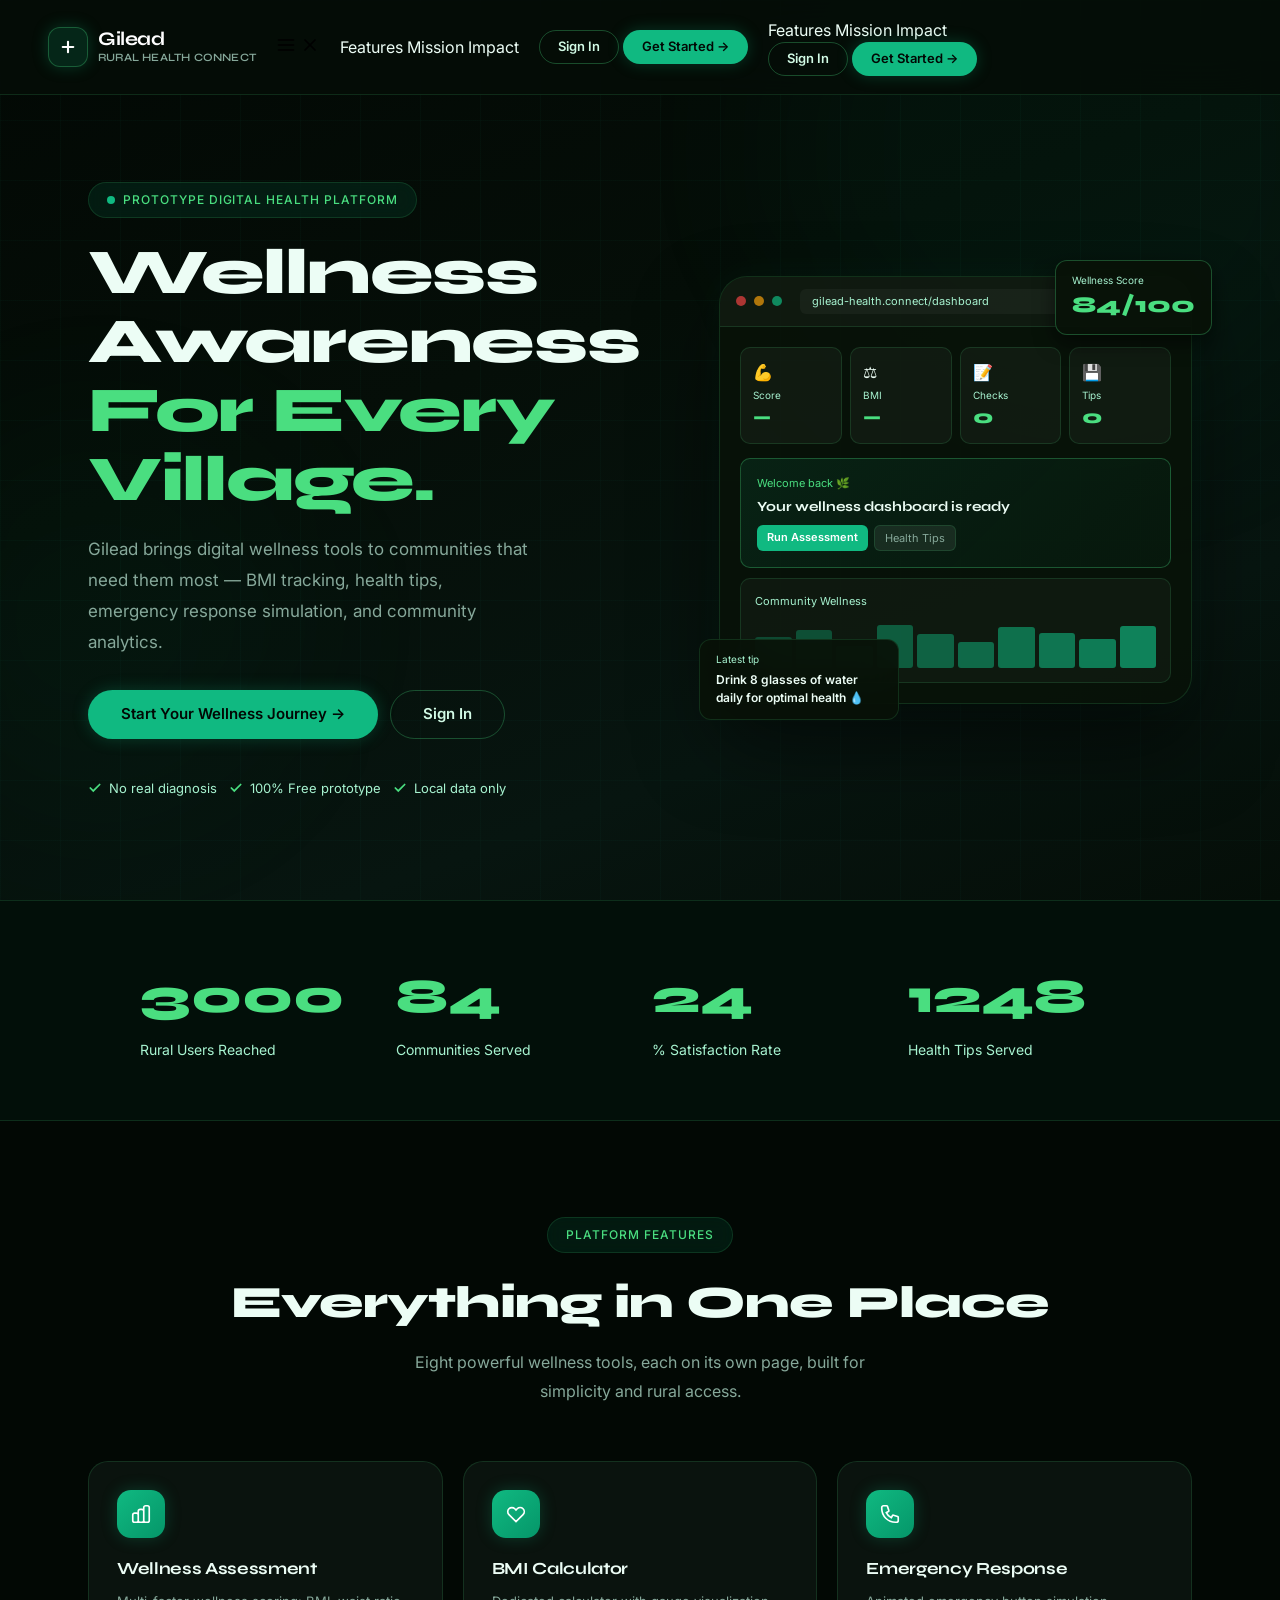
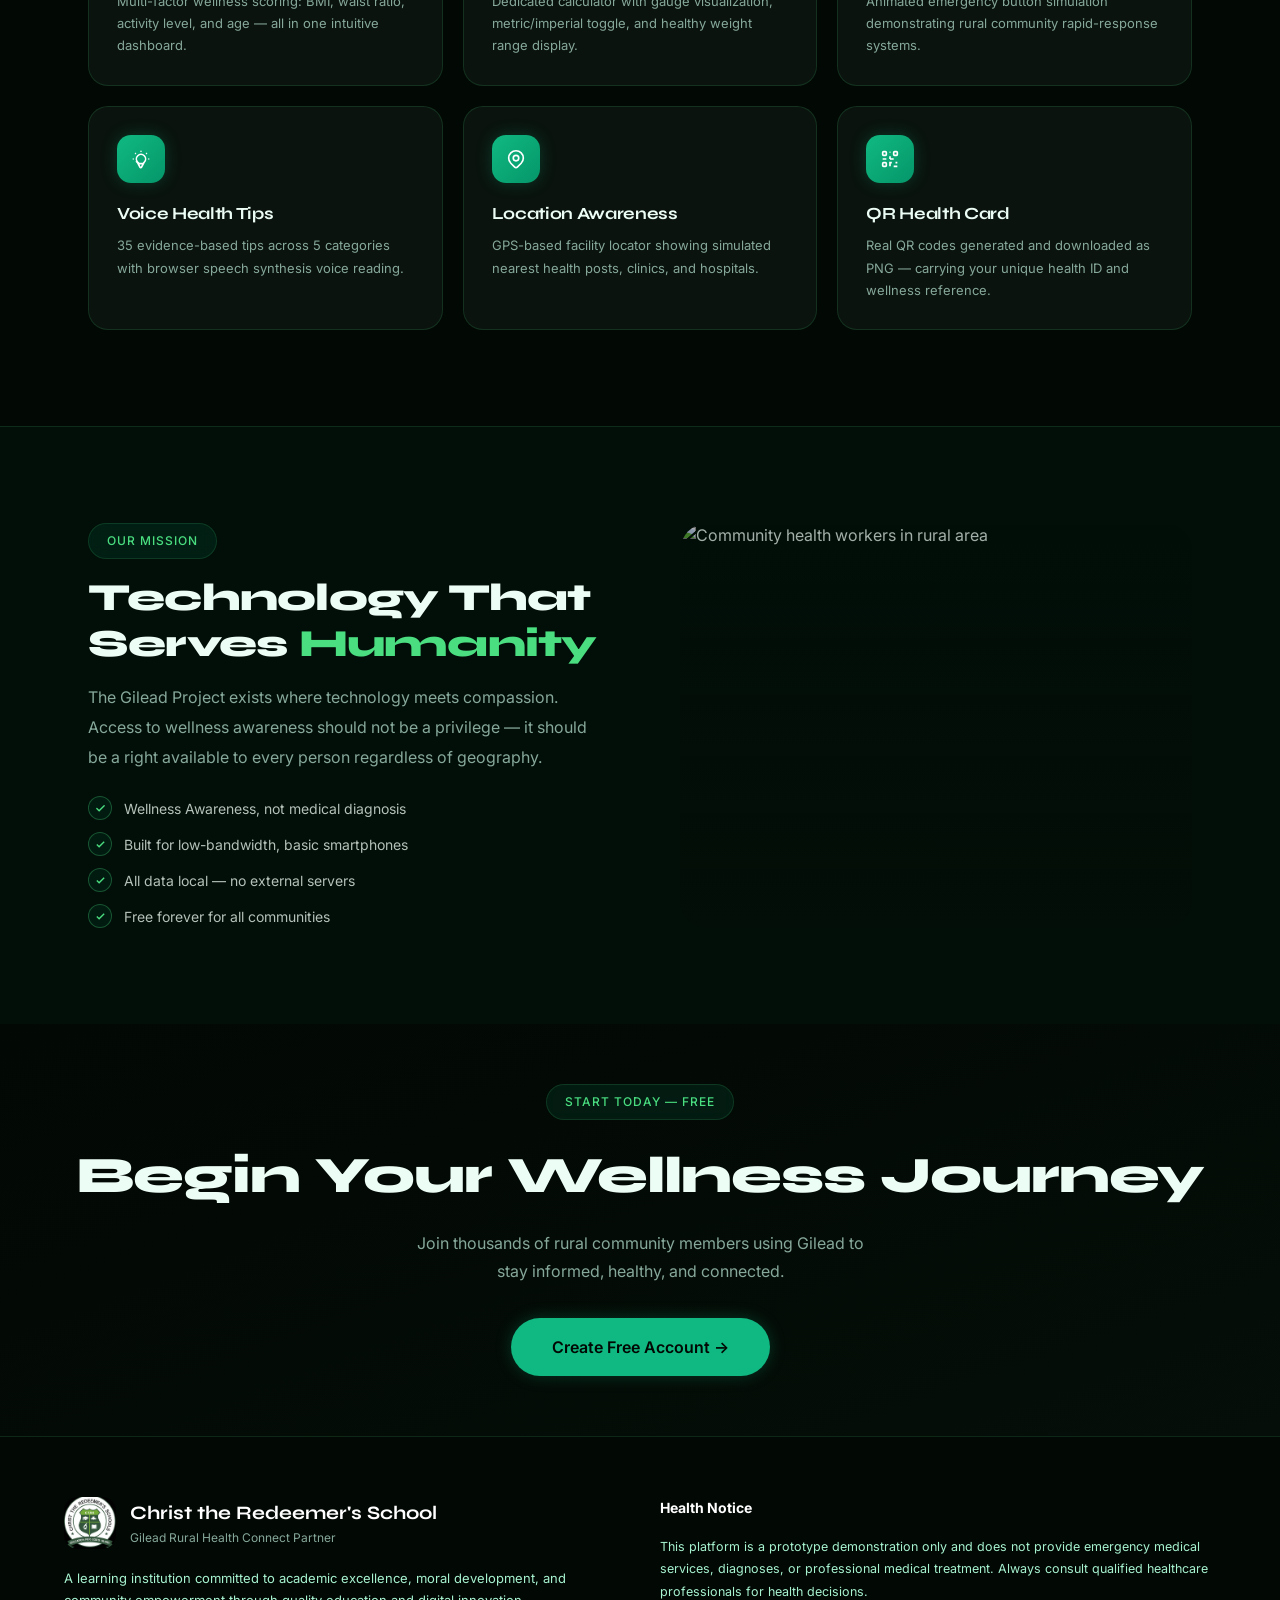
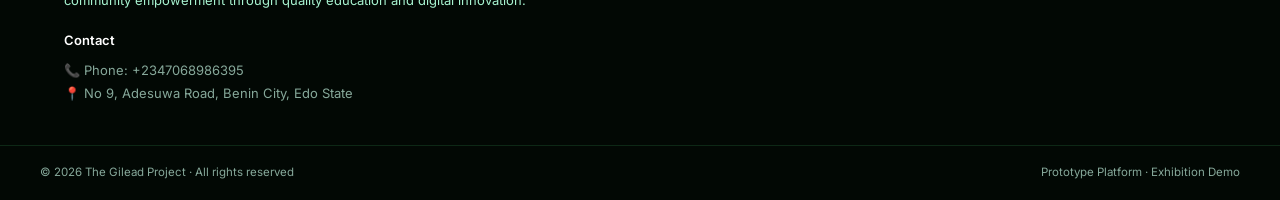
==== commit 925307d3: "update:   img/hero.png 	update:   img/logo.jpeg 	update:   index.html 	update:   pages/analytics.htm" ====
--- a/index.html
+++ b/index.html
@@ -1,35 +1,90 @@
 <!DOCTYPE html>
 <html lang="en">
 <head>
-<meta charset="UTF-8"/>
-<meta name="viewport" content="width=device-width, initial-scale=1.0"/>
-<!-- PRIMARY SEO META TAGS (RESTORED & ENHANCED) -->
-<title>Gilead Rural Health Connect — Wellness for Every Community</title>
-<meta name="description" content="Gilead is a humanitarian digital wellness prototype bringing BMI tracking, health tips & community analytics to rural areas. Free, local-data first."/>
-<meta name="keywords" content="rural health, wellness awareness, BMI calculator, health tips, emergency simulation, community health, Gilead project"/>
-<meta name="author" content="Gilead Foundation"/>
-<meta name="robots" content="index, follow"/>
-<!-- OPEN GRAPH / SOCIAL MEDIA -->
-<meta property="og:title" content="Gilead Rural Health Connect"/>
-<meta property="og:description" content="Wellness awareness platform for every village — free prototype with local data storage."/>
-<meta property="og:image" content="https://images.unsplash.com/photo-1559839734-2b71ea197ec2?w=1200&h=630&fit=crop"/>
-<meta property="og:url" content="https://gilead-health.connect"/>
-<meta property="og:type" content="website"/>
-<meta property="og:site_name" content="Gilead Rural Health"/>
-<!-- TWITTER CARD -->
-<meta name="twitter:card" content="summary_large_image"/>
-<meta name="twitter:title" content="Gilead Rural Health Connect"/>
-<meta name="twitter:description" content="Digital wellness tools designed for rural communities."/>
-<meta name="twitter:image" content="https://images.unsplash.com/photo-1559839734-2b71ea197ec2?w=1200&h=630&fit=crop"/>
-<!-- FAVICON (KEPT) -->
-<link rel="icon" type="image/svg+xml" href="data:image/svg+xml,<svg xmlns='http://www.w3.org/2000/svg' viewBox='0 0 40 40'><rect width='40' height='40' rx='10' fill='%23052e16'/><line x1='20' y1='8' x2='20' y2='32' stroke='%234ade80' stroke-width='3' stroke-linecap='round'/><line x1='8' y1='20' x2='32' y2='20' stroke='%234ade80' stroke-width='3' stroke-linecap='round'/></svg>"/>
-<!-- TAILWIND & FONTS -->
-<script src="https://cdn.tailwindcss.com"></script>
-<link rel="preconnect" href="https://fonts.googleapis.com">
-<link rel="preconnect" href="https://fonts.gstatic.com" crossorigin>
-<link href="https://fonts.googleapis.com/css2?family=Inter:opsz@14..32&family=Syne:wght@400..800&display=swap" rel="stylesheet">
-<!-- MAIN CSS -->
-<link rel="stylesheet" href="css/main.css"/>
+  <meta charset="UTF-8" />
+  <meta name="viewport" content="width=device-width, initial-scale=1.0" />
+  
+  <!-- PRIMARY SEO (ENHANCED) -->
+  <title>Gilead Rural Health Connect — evidence‑based wellness for every community</title>
+  <meta name="description" content="Gilead is a humanitarian digital wellness prototype delivering BMI tracking, actionable health tips & privacy‑first community analytics to rural areas. Offline‑friendly, local data first." />
+  <meta name="keywords" content="rural health, wellness awareness, BMI calculator, health tips, emergency simulation, community health, Gilead project, mHealth, telemedicine prototype" />
+  <meta name="author" content="Gilead Foundation" />
+  <meta name="robots" content="index, follow, max-snippet:-1, max-image-preview:large" />
+  <meta name="revisit-after" content="7 days" />
+  <link rel="canonical" href="https://thegilead.vercel.app/" />
+  
+  <!-- GEO TAGS (HELP RURAL DISCOVERY) -->
+  <meta name="geo.region" content="IN" />
+  <meta name="geo.placename" content="Rural India" />
+  <meta name="ICBM" content="20.5937, 78.9629" />
+  
+  <!-- OPEN GRAPH / FACEBOOK (ENHANCED) -->
+  <meta property="og:title" content="Gilead Rural Health Connect — data‑light, impact heavy" />
+  <meta property="og:description" content="Free wellness tools for villages: BMI, health tips, emergency prep & local analytics. Built with communities, for communities." />
+  <meta property="og:image" content="https://thegilead.vercel.app/img/hero-og.jpg" />
+  <meta property="og:image:width" content="1200" />
+  <meta property="og:image:height" content="630" />
+  <meta property="og:url" content="https://thegilead.vercel.app/" />
+  <meta property="og:type" content="website" />
+  <meta property="og:site_name" content="Gilead Rural Health" />
+  <meta property="og:locale" content="en_IN" />
+  
+  <!-- TWITTER CARD (larger) -->
+  <meta name="twitter:card" content="summary_large_image" />
+  <meta name="twitter:site" content="@gileadhealth" />
+  <meta name="twitter:creator" content="@gilead_fdn" />
+  <meta name="twitter:title" content="Gilead Rural Health Connect" />
+  <meta name="twitter:description" content="Digital wellness tools designed for rural communities – offline first, always private." />
+  <meta name="twitter:image" content="https://thegilead.vercel.app/img/hero-twitter.jpg" />
+  <meta name="twitter:image:alt" content="Gilead app interface showing BMI and health tips on a mobile phone held by a community health worker" />
+  
+  <!-- FAVICON & WEB APP -->
+  <link rel="icon" type="image/svg+xml" href="data:image/svg+xml,<svg xmlns='http://www.w3.org/2000/svg' viewBox='0 0 40 40'><rect width='40' height='40' rx='10' fill='%23052e16'/><line x1='20' y1='8' x2='20' y2='32' stroke='%234ade80' stroke-width='3' stroke-linecap='round'/><line x1='8' y1='20' x2='32' y2='20' stroke='%234ade80' stroke-width='3' stroke-linecap='round'/></svg>" />
+  <link rel="apple-touch-icon" href="img/apple-touch-icon.png" />
+  <meta name="theme-color" content="#052e16" />
+  
+  <!-- TAILWIND + FONTS -->
+  <script src="https://cdn.tailwindcss.com"></script>
+  <link rel="preconnect" href="https://fonts.googleapis.com" />
+  <link rel="preconnect" href="https://fonts.gstatic.com" crossorigin />
+  <link href="https://fonts.googleapis.com/css2?family=Inter:ital,opsz,wght@0,14..32,100..900;1,14..32,100..900&family=Syne:wght@400..800&display=swap" rel="stylesheet" />
+  
+  <!-- MAIN CSS (ensure path is correct) -->
+  <link rel="stylesheet" href="css/main.css" />
+  
+  <!-- STRUCTURED DATA (Organization + WebSite) – boosts SEO weight -->
+  <script type="application/ld+json">
+  {
+    "@context": "https://schema.org",
+    "@type": "Organization",
+    "name": "Gilead Rural Health Connect",
+    "alternateName": "Gilead Foundation",
+    "url": "https://thegilead.vercel.app/",
+    "logo": "https://thegilead.vercel.app/img/logo.png",
+    "sameAs": [
+      "https://twitter.com/gilead_fdn",
+      "https://facebook.com/gileadrural"
+    ],
+    "description": "Humanitarian digital wellness prototype for rural communities – BMI tracking, health literacy, emergency simulation, local analytics.",
+    "address": {
+      "@type": "PostalAddress",
+      "addressCountry": "IN"
+    }
+  }
+  </script>
+  <script type="application/ld+json">
+  {
+    "@context": "https://schema.org",
+    "@type": "WebSite",
+    "name": "Gilead Rural Health Connect",
+    "url": "https://thegilead.vercel.app/",
+    "potentialAction": {
+      "@type": "SearchAction",
+      "target": "https://thegilead.vercel.app/search?q={search_term_string}",
+      "query-input": "required name=search_term_string"
+    }
+  }
+  </script>
 <style>
 /* ====== CSS VARIABLES: Define all colors and spacing here ====== */
 :root {
@@ -906,27 +961,72 @@
   </a>
 </section>
 
-<!-- ====== FOOTER ====== -->
-<footer style="background:#020804;border-top:1px solid var(--border);padding:40px 20px;sm:padding:40px 48px">
-  <div style="max-width:1200px;margin:0 auto;display:flex;flex-wrap:wrap;align-items:center;justify-content:space-between;gap:16px">
-    <!-- Footer logo -->
-    <div class="logo-mark">
-      <div class="logo-icon">
-        <svg width="18" height="18" viewBox="0 0 24 24" fill="none" stroke="#fff" stroke-width="2.8" stroke-linecap="round">
-          <line x1="12" y1="5" x2="12" y2="19"/>
-          <line x1="5" y1="12" x2="19" y2="12"/>
-        </svg>
-      </div>
+<!-- ===== FOOTER ===== -->
+<footer style="background:#020804;border-top:1px solid var(--border)">
+  <div style="max-width:1200px;margin:auto;padding:60px 24px 40px">
+    <div style="display:grid;grid-template-columns:repeat(auto-fit,minmax(280px,1fr));gap:40px">
+      <!-- School Identity -->
       <div>
-        <div class="logo-text-main">Gilead Rural Health Connect</div>
-        <div class="logo-text-sub">Prototype Platform · Exhibition Demo</div>
-      </div>
-    </div>
-
-    <!-- Disclaimer text: responsive alignment -->
-    <div style="font-size:12px;color:var(--text3);text-align:center;sm:text-right;max-width:380px;line-height:1.7">
-      ⚠️ Prototype only. Does not provide real medical advice, emergency services, or diagnoses.<br/>
-      © 2024 The Gilead Project
+        <!-- Logo + Name -->
+        <div style="display:flex;align-items:center;gap:14px;margin-bottom:18px">
+          <!-- Logo Image -->
+          <div style="width:52px;height:52px;border-radius:14px;
+                      overflow:hidden;background:rgba(255,255,255,.05);
+                      display:flex;align-items:center;justify-content:center">
+            <img src="img/logo.jpeg"
+                 alt="School Logo"
+                 style="width:100%;height:100%;object-fit:cover"/>
+          </div>
+          <div>
+            <div style="color:white;font-weight:700;font-size:19px;font-family:Syne,sans-serif">
+              Christ the Redeemer's School
+            </div>
+            <div style="color:var(--muted);font-size:12px;margin-top:2px">
+              Gilead Rural Health Connect Partner
+            </div>
+          </div>
+        </div>
+        <p style="font-size:13px;color:var(--text3);line-height:1.7">
+          A learning institution committed to academic excellence, moral development,
+          and community empowerment through quality education and digital innovation.
+        </p>
+        <!-- Phone Contact -->
+        <div style="margin-top:18px;font-size:13px;color:var(--muted);line-height:1.8">
+          <div style="font-weight:600;color:white;margin-bottom:6px">Contact</div>
+
+          <div>📞 Phone: +2347068986395</div>
+          <div>📍 No 9, Adesuwa Road, Benin City, Edo State</div>
+        </div>
+      </div>
+
+      <!-- Health Notice -->
+      <div>
+        <h4 style="color:white;font-size:14px;margin-bottom:18px;font-weight:700">
+          Health Notice
+        </h4>
+        <p style="font-size:12.5px;color:var(--text3);line-height:1.8">
+          This platform is a prototype demonstration only and does not provide
+          emergency medical services, diagnoses, or professional medical treatment.
+          Always consult qualified healthcare professionals for health decisions.
+        </p>
+      </div>
+    </div>
+  </div>
+
+  <!-- Bottom Bar -->
+  <div style="border-top:1px solid var(--border);padding:18px 24px">
+    <div style="max-width:1200px;margin:auto;
+                display:flex;flex-wrap:wrap;
+                justify-content:space-between;
+                gap:12px;
+                font-size:11.5px;
+                color:var(--muted)">
+      <div>
+        © 2026 The Gilead Project · All rights reserved
+      </div>
+      <div>
+        Prototype Platform · Exhibition Demo
+      </div>
     </div>
   </div>
 </footer>
